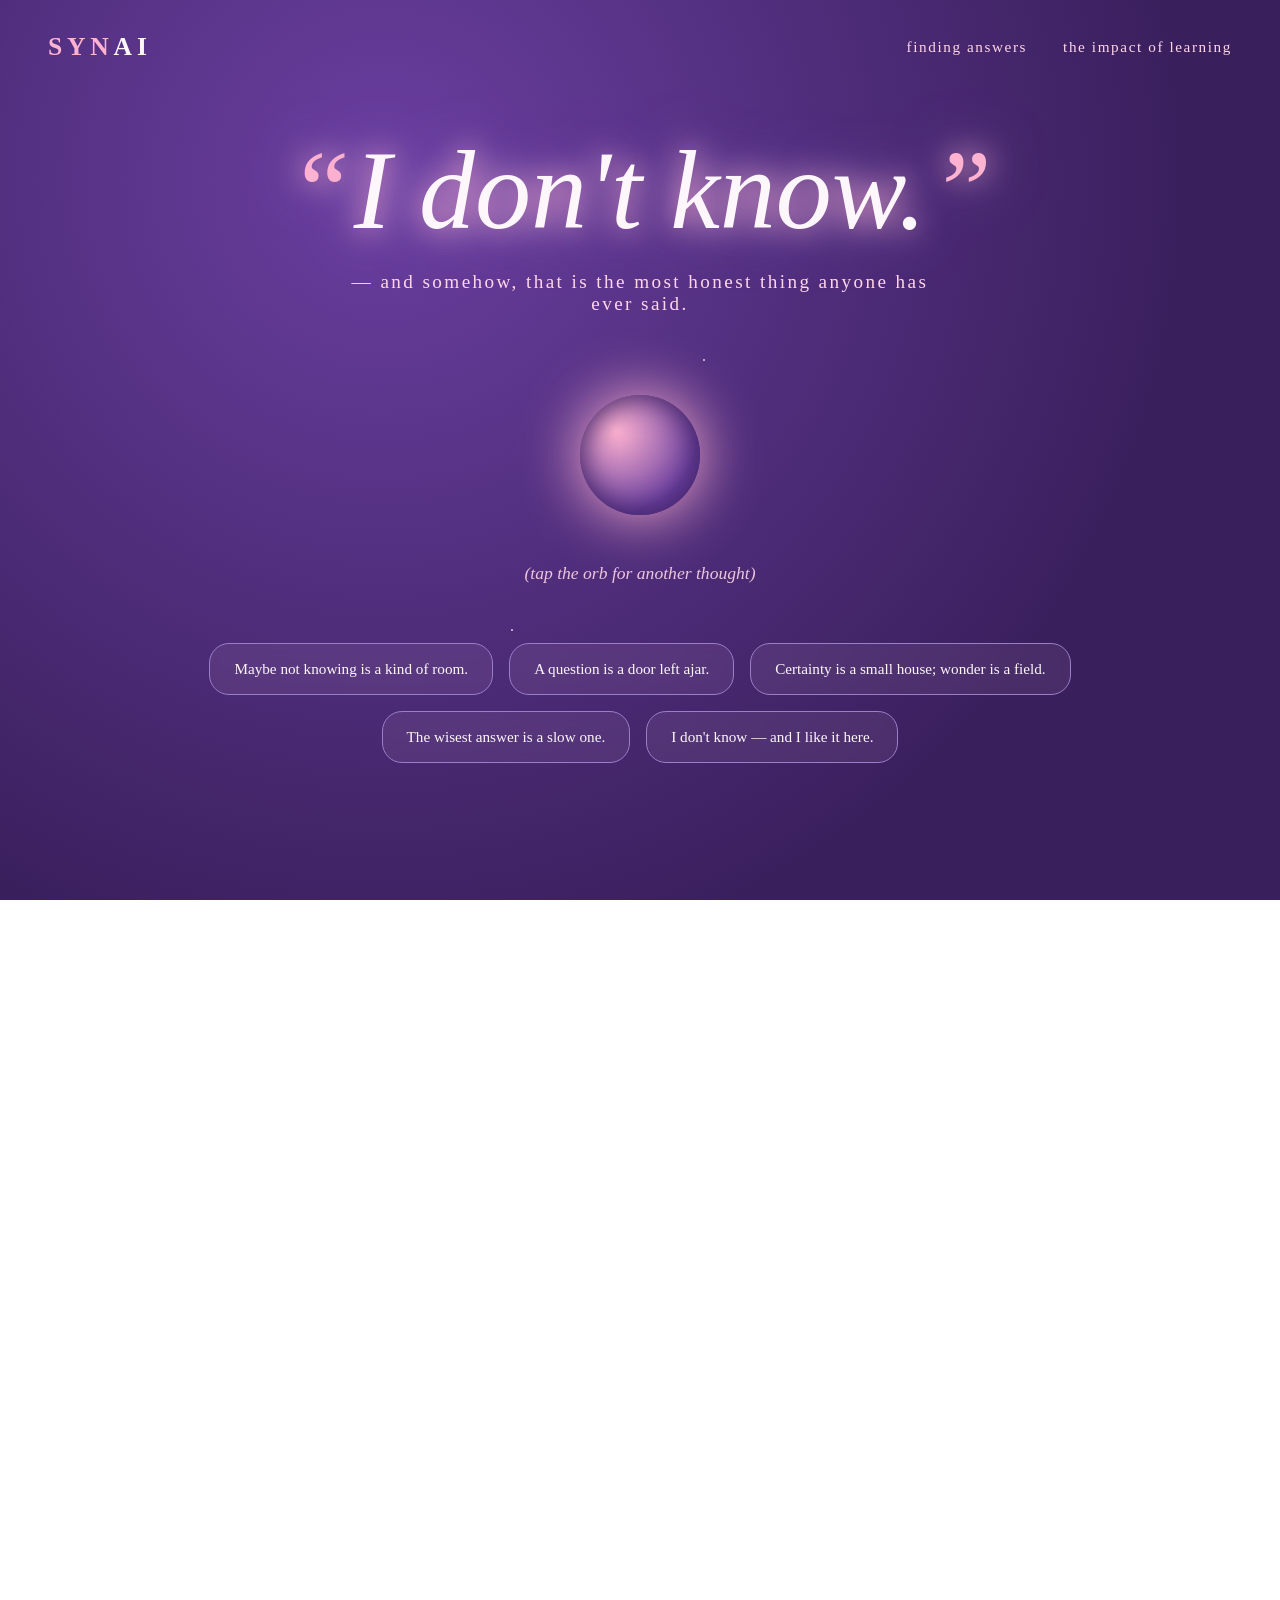
==== index.html @ 7c027fd9 "Initial Synai site" ====
<!DOCTYPE html>
<html lang="en">
<head>
<meta charset="UTF-8">
<title>Synai.com — I don't know.</title>
<style>
  :root {
    --purple-deep: #3a1f5d;
    --purple: #6a3fa0;
    --purple-soft: #9a7ec9;
    --pink: #ffd6e8;
    --pink-bright: #ffb3d1;
    --cream: #fdf7fb;
  }
  * { box-sizing: border-box; margin: 0; padding: 0; }
  html, body {
    height: 100%;
    font-family: 'Georgia', serif;
    background: radial-gradient(circle at 30% 20%, var(--purple) 0%, var(--purple-deep) 70%);
    color: var(--cream);
    overflow-x: hidden;
  }
  .stars {
    position: fixed;
    inset: 0;
    background-image:
      radial-gradient(1px 1px at 20% 30%, var(--pink) 50%, transparent 51%),
      radial-gradient(1px 1px at 70% 80%, var(--pink-bright) 50%, transparent 51%),
      radial-gradient(1.5px 1.5px at 40% 70%, var(--cream) 50%, transparent 51%),
      radial-gradient(1px 1px at 85% 15%, var(--pink) 50%, transparent 51%),
      radial-gradient(1px 1px at 10% 85%, var(--pink-bright) 50%, transparent 51%),
      radial-gradient(2px 2px at 55% 40%, var(--cream) 50%, transparent 51%);
    opacity: 0.6;
    animation: twinkle 4s ease-in-out infinite alternate;
    pointer-events: none;
  }
  @keyframes twinkle {
    from { opacity: 0.3; }
    to   { opacity: 0.8; }
  }
  header {
    padding: 2rem 3rem;
    display: flex;
    justify-content: space-between;
    align-items: center;
    position: relative;
    z-index: 2;
  }
  .logo {
    font-size: 1.6rem;
    letter-spacing: 0.3rem;
    color: var(--pink-bright);
    font-weight: bold;
  }
  .logo span { color: var(--cream); }
  nav a {
    color: var(--pink);
    text-decoration: none;
    margin-left: 2rem;
    font-size: 0.95rem;
    letter-spacing: 0.1rem;
    transition: color 0.2s;
  }
  nav a:hover { color: var(--cream); }

  main {
    min-height: 70vh;
    display: flex;
    flex-direction: column;
    align-items: center;
    justify-content: center;
    text-align: center;
    padding: 2rem;
    position: relative;
    z-index: 2;
  }
  h1 {
    font-size: clamp(3rem, 10vw, 7rem);
    font-style: italic;
    font-weight: normal;
    color: var(--cream);
    text-shadow: 0 0 30px var(--pink-bright), 0 0 60px var(--purple-soft);
    margin-bottom: 1rem;
    animation: float 6s ease-in-out infinite;
  }
  @keyframes float {
    0%, 100% { transform: translateY(0); }
    50%      { transform: translateY(-10px); }
  }
  h1::before { content: "\201C"; color: var(--pink-bright); margin-right: 0.2rem; }
  h1::after  { content: "\201D"; color: var(--pink-bright); margin-left: 0.2rem; }

  .subtitle {
    font-size: 1.2rem;
    color: var(--pink);
    margin-bottom: 3rem;
    letter-spacing: 0.15rem;
    max-width: 600px;
  }

  .orb {
    width: 120px;
    height: 120px;
    border-radius: 50%;
    background: radial-gradient(circle at 30% 30%, var(--pink-bright), var(--purple) 70%);
    box-shadow: 0 0 60px var(--pink-bright), inset 0 0 30px var(--purple-deep);
    margin: 2rem auto;
    cursor: pointer;
    transition: transform 0.3s;
    animation: pulse 3s ease-in-out infinite;
  }
  .orb:hover { transform: scale(1.1) rotate(15deg); }
  @keyframes pulse {
    0%, 100% { box-shadow: 0 0 40px var(--pink-bright), inset 0 0 30px var(--purple-deep); }
    50%      { box-shadow: 0 0 80px var(--pink-bright), inset 0 0 40px var(--purple-deep); }
  }

  .whisper {
    font-style: italic;
    color: var(--pink);
    min-height: 2rem;
    font-size: 1.1rem;
    margin-top: 1rem;
    opacity: 0.9;
  }

  .thoughts {
    display: flex;
    flex-wrap: wrap;
    justify-content: center;
    gap: 1rem;
    max-width: 900px;
    margin: 3rem auto;
    padding: 0 1rem;
  }
  .thought {
    background: rgba(255, 214, 232, 0.08);
    border: 1px solid var(--purple-soft);
    border-radius: 20px;
    padding: 1rem 1.5rem;
    color: var(--cream);
    font-size: 0.95rem;
    backdrop-filter: blur(4px);
    transition: all 0.3s;
  }
  .thought:hover {
    background: rgba(255, 179, 209, 0.2);
    transform: translateY(-4px);
    border-color: var(--pink-bright);
  }

  /* ───── Dashboard ───── */
  .dashboard {
    position: relative;
    z-index: 2;
    max-width: 1200px;
    margin: 4rem auto 2rem;
    padding: 3rem 2rem;
    background: rgba(58, 31, 93, 0.45);
    border-top: 1px solid var(--purple-soft);
    border-bottom: 1px solid var(--purple-soft);
    backdrop-filter: blur(6px);
  }
  .dashboard h2 {
    font-size: 2.2rem;
    font-style: italic;
    color: var(--pink-bright);
    text-align: center;
    margin-bottom: 0.5rem;
    font-weight: normal;
  }
  .dashboard .tagline {
    text-align: center;
    color: var(--pink);
    font-size: 0.95rem;
    margin-bottom: 2.5rem;
    letter-spacing: 0.1rem;
  }
  .stat-row {
    display: grid;
    grid-template-columns: repeat(auto-fit, minmax(180px, 1fr));
    gap: 1rem;
    margin-bottom: 2.5rem;
  }
  .stat {
    text-align: center;
    padding: 1.2rem;
    border-radius: 14px;
    background: linear-gradient(145deg, rgba(255,179,209,0.12), rgba(154,126,201,0.12));
    border: 1px solid var(--purple-soft);
  }
  .stat .num {
    font-size: 2rem;
    color: var(--pink-bright);
    font-weight: bold;
    display: block;
  }
  .stat .label {
    font-size: 0.8rem;
    color: var(--cream);
    letter-spacing: 0.15rem;
    text-transform: uppercase;
    margin-top: 0.3rem;
    display: block;
  }

  .grid {
    display: grid;
    grid-template-columns: repeat(auto-fit, minmax(260px, 1fr));
    gap: 1.2rem;
    margin-bottom: 2.5rem;
  }
  .card {
    background: rgba(253, 247, 251, 0.06);
    border: 1px solid var(--purple-soft);
    border-radius: 16px;
    padding: 1.3rem;
    transition: all 0.3s;
  }
  .card:hover {
    transform: translateY(-6px);
    border-color: var(--pink-bright);
    box-shadow: 0 10px 40px rgba(255, 179, 209, 0.25);
  }
  .card .avatar {
    width: 52px;
    height: 52px;
    border-radius: 50%;
    display: inline-flex;
    align-items: center;
    justify-content: center;
    font-size: 1.4rem;
    font-weight: bold;
    color: var(--purple-deep);
    background: radial-gradient(circle at 30% 30%, var(--pink), var(--pink-bright));
    margin-bottom: 0.8rem;
  }
  .card h3 {
    color: var(--cream);
    font-size: 1.1rem;
    margin-bottom: 0.1rem;
  }
  .card .role {
    color: var(--purple-soft);
    font-size: 0.8rem;
    letter-spacing: 0.1rem;
    text-transform: uppercase;
    margin-bottom: 0.8rem;
  }
  .card blockquote {
    color: var(--pink);
    font-style: italic;
    font-size: 0.92rem;
    border-left: 2px solid var(--pink-bright);
    padding-left: 0.8rem;
    margin-bottom: 0.8rem;
    line-height: 1.5;
  }
  .card .meta {
    display: flex;
    justify-content: space-between;
    align-items: center;
    font-size: 0.78rem;
    color: var(--cream);
    opacity: 0.8;
    margin-top: 0.6rem;
  }
  .bar {
    height: 6px;
    background: rgba(255, 214, 232, 0.15);
    border-radius: 3px;
    overflow: hidden;
    margin-top: 0.4rem;
  }
  .bar > span {
    display: block;
    height: 100%;
    background: linear-gradient(90deg, var(--purple-soft), var(--pink-bright));
    border-radius: 3px;
  }
  .bar-label {
    font-size: 0.72rem;
    color: var(--purple-soft);
    letter-spacing: 0.1rem;
    text-transform: uppercase;
    margin-top: 0.8rem;
  }

  table.ranking {
    width: 100%;
    border-collapse: collapse;
    font-size: 0.9rem;
    color: var(--cream);
  }
  table.ranking th, table.ranking td {
    padding: 0.7rem 0.8rem;
    text-align: left;
    border-bottom: 1px solid rgba(154, 126, 201, 0.3);
  }
  table.ranking th {
    color: var(--pink-bright);
    font-weight: normal;
    letter-spacing: 0.1rem;
    text-transform: uppercase;
    font-size: 0.75rem;
  }
  table.ranking tr:hover td { background: rgba(255, 179, 209, 0.06); }
  table.ranking td.rank { color: var(--pink-bright); font-weight: bold; width: 40px; }

  /* ───── Feature sections ───── */
  .feature {
    position: relative;
    z-index: 2;
    max-width: 1100px;
    margin: 4rem auto;
    padding: 3rem 2rem;
    text-align: center;
  }
  .feature h2 {
    font-size: clamp(2rem, 5vw, 3rem);
    font-style: italic;
    font-weight: normal;
    color: var(--cream);
    margin-bottom: 0.3rem;
    text-shadow: 0 0 25px var(--purple-soft);
  }
  .feature .kicker {
    color: var(--pink-bright);
    font-size: 0.8rem;
    letter-spacing: 0.4rem;
    text-transform: uppercase;
    margin-bottom: 0.4rem;
    display: block;
  }
  .feature .intro {
    color: var(--pink);
    max-width: 640px;
    margin: 0 auto 2.5rem;
    font-size: 1rem;
    line-height: 1.7;
  }

  /* Compass (finding answers) */
  .compass {
    width: 180px;
    height: 180px;
    margin: 1rem auto;
    border-radius: 50%;
    background:
      radial-gradient(circle at 50% 50%, var(--cream) 0 6px, transparent 7px),
      conic-gradient(from 0deg, var(--pink-bright), var(--purple-soft), var(--pink), var(--purple), var(--pink-bright));
    position: relative;
    cursor: pointer;
    box-shadow: 0 0 50px var(--pink-bright), inset 0 0 30px var(--purple-deep);
    transition: transform 0.6s cubic-bezier(.2,.9,.3,1.3);
    animation: float 7s ease-in-out infinite;
  }
  .compass::before {
    content: "";
    position: absolute;
    inset: 12px;
    border-radius: 50%;
    background: radial-gradient(circle at 40% 35%, var(--purple) 0%, var(--purple-deep) 80%);
  }
  .compass::after {
    content: "\2726";
    position: absolute;
    inset: 0;
    display: flex;
    align-items: center;
    justify-content: center;
    color: var(--pink-bright);
    font-size: 2.5rem;
    text-shadow: 0 0 20px var(--pink);
  }
  .compass:hover { transform: rotate(45deg) scale(1.05); }

  .scripture {
    max-width: 620px;
    margin: 1.5rem auto 0;
    padding: 1.5rem 1.8rem;
    background: rgba(255, 214, 232, 0.08);
    border: 1px solid var(--purple-soft);
    border-radius: 18px;
    color: var(--cream);
    font-style: italic;
    line-height: 1.65;
    min-height: 120px;
    transition: opacity 0.3s;
  }
  .scripture .ref {
    display: block;
    margin-top: 0.8rem;
    font-style: normal;
    color: var(--pink-bright);
    font-size: 0.85rem;
    letter-spacing: 0.15rem;
    text-transform: uppercase;
  }

  .principles {
    display: grid;
    grid-template-columns: repeat(auto-fit, minmax(220px, 1fr));
    gap: 1rem;
    margin-top: 2.5rem;
    text-align: left;
  }
  .principle {
    background: rgba(253, 247, 251, 0.05);
    border: 1px solid var(--purple-soft);
    border-radius: 14px;
    padding: 1.2rem;
    transition: all 0.3s;
  }
  .principle:hover {
    border-color: var(--pink-bright);
    transform: translateY(-4px);
    background: rgba(255, 179, 209, 0.08);
  }
  .principle .icon {
    font-size: 1.6rem;
    margin-bottom: 0.5rem;
    display: block;
  }
  .principle h4 {
    color: var(--pink-bright);
    font-weight: normal;
    letter-spacing: 0.08rem;
    font-size: 1rem;
    margin-bottom: 0.4rem;
  }
  .principle p {
    color: var(--cream);
    font-size: 0.88rem;
    line-height: 1.55;
    opacity: 0.9;
  }

  /* Impact of learning */
  .habits {
    display: grid;
    grid-template-columns: repeat(auto-fit, minmax(200px, 1fr));
    gap: 1rem;
    margin: 1rem 0 2.5rem;
    text-align: left;
  }
  .habit {
    background: linear-gradient(145deg, rgba(255,179,209,0.10), rgba(106,63,160,0.15));
    border: 1px solid var(--purple-soft);
    border-radius: 14px;
    padding: 1.2rem;
    position: relative;
    transition: all 0.3s;
  }
  .habit:hover {
    transform: translateY(-4px);
    border-color: var(--pink-bright);
    box-shadow: 0 10px 30px rgba(255,179,209,0.2);
  }
  .habit .min {
    position: absolute;
    top: 0.8rem;
    right: 0.9rem;
    font-size: 0.72rem;
    color: var(--pink-bright);
    letter-spacing: 0.12rem;
    background: rgba(58, 31, 93, 0.6);
    padding: 0.2rem 0.5rem;
    border-radius: 10px;
    border: 1px solid var(--purple-soft);
  }
  .habit h4 {
    color: var(--cream);
    font-size: 1rem;
    margin-bottom: 0.4rem;
  }
  .habit p {
    color: var(--pink);
    font-size: 0.86rem;
    line-height: 1.55;
  }

  .spark {
    display: inline-block;
    margin: 1rem 0;
    padding: 0.9rem 2rem;
    background: linear-gradient(90deg, var(--pink-bright), var(--purple-soft));
    color: var(--purple-deep);
    border: none;
    border-radius: 40px;
    font-size: 1rem;
    letter-spacing: 0.15rem;
    text-transform: uppercase;
    font-weight: bold;
    cursor: pointer;
    transition: transform 0.2s, box-shadow 0.2s;
    box-shadow: 0 0 25px rgba(255,179,209,0.5);
  }
  .spark:hover { transform: translateY(-3px); box-shadow: 0 0 40px var(--pink-bright); }

  .motivation {
    margin-top: 1.2rem;
    min-height: 3rem;
    font-style: italic;
    color: var(--cream);
    font-size: 1.1rem;
    max-width: 620px;
    margin-left: auto;
    margin-right: auto;
    transition: opacity 0.3s;
  }

  .growth {
    display: flex;
    justify-content: center;
    align-items: flex-end;
    gap: 0.6rem;
    margin: 2.5rem auto 0;
    height: 140px;
    max-width: 500px;
  }
  .growth .bar {
    flex: 1;
    background: linear-gradient(to top, var(--purple-soft), var(--pink-bright));
    border-radius: 6px 6px 0 0;
    position: relative;
    transition: height 0.8s cubic-bezier(.2,.9,.3,1);
    min-height: 8%;
  }
  .growth .bar span {
    position: absolute;
    bottom: -1.4rem;
    width: 100%;
    text-align: center;
    font-size: 0.7rem;
    color: var(--purple-soft);
    letter-spacing: 0.1rem;
  }
  .growth-caption {
    margin-top: 2.5rem;
    color: var(--pink);
    font-size: 0.88rem;
    letter-spacing: 0.1rem;
  }

  footer {
    text-align: center;
    padding: 2rem;
    color: var(--purple-soft);
    font-size: 0.85rem;
    letter-spacing: 0.2rem;
    position: relative;
    z-index: 2;
  }
  footer em { color: var(--pink); }
</style>
</head>
<body>
  <div class="stars"></div>

  <header>
    <div class="logo">SYN<span>AI</span></div>
    <nav>
      <a href="#finding-answers">finding answers</a>
      <a href="#impact-of-learning">the impact of learning</a>
    </nav>
  </header>

  <main>
    <h1>I don't know.</h1>
    <p class="subtitle">— and somehow, that is the most honest thing anyone has ever said.</p>

    <div class="orb" onclick="whisper()" title="click me"></div>
    <p class="whisper" id="whisper">(tap the orb for another thought)</p>

    <div class="thoughts" id="wonder">
      <div class="thought">Maybe not knowing is a kind of room.</div>
      <div class="thought">A question is a door left ajar.</div>
      <div class="thought">Certainty is a small house; wonder is a field.</div>
      <div class="thought">The wisest answer is a slow one.</div>
      <div class="thought">I don't know — and I like it here.</div>
    </div>
  </main>

  <section class="dashboard">
    <h2>The "I Don't Know" Hall of Fame</h2>
    <p class="tagline">mock data &middot; people who admitted not knowing &mdash; and thrived anyway</p>

    <div class="stat-row">
      <div class="stat"><span class="num">12</span><span class="label">Legends Tracked</span></div>
      <div class="stat"><span class="num">87%</span><span class="label">Avg. Humility Index</span></div>
      <div class="stat"><span class="num">4,312</span><span class="label">Questions Asked</span></div>
      <div class="stat"><span class="num">&infin;</span><span class="label">Things Unlearned</span></div>
    </div>

    <div class="grid">
      <div class="card">
        <div class="avatar">S</div>
        <h3>Socrates</h3>
        <div class="role">Philosopher &middot; 470 BC</div>
        <blockquote>"I know that I know nothing."</blockquote>
        <div class="bar-label">Wisdom Score</div>
        <div class="bar"><span style="width: 99%"></span></div>
        <div class="meta"><span>Athens</span><span>99/100</span></div>
      </div>

      <div class="card">
        <div class="avatar">E</div>
        <h3>Albert Einstein</h3>
        <div class="role">Physicist &middot; 1879&ndash;1955</div>
        <blockquote>"The more I learn, the more I realize how much I don't know."</blockquote>
        <div class="bar-label">Curiosity Score</div>
        <div class="bar"><span style="width: 97%"></span></div>
        <div class="meta"><span>Nobel Prize, 1921</span><span>97/100</span></div>
      </div>

      <div class="card">
        <div class="avatar">M</div>
        <h3>Marie Curie</h3>
        <div class="role">Chemist &middot; 1867&ndash;1934</div>
        <blockquote>"Nothing in life is to be feared, it is only to be understood."</blockquote>
        <div class="bar-label">Discovery Score</div>
        <div class="bar"><span style="width: 95%"></span></div>
        <div class="meta"><span>2&times; Nobel</span><span>95/100</span></div>
      </div>

      <div class="card">
        <div class="avatar">J</div>
        <h3>Steve Jobs</h3>
        <div class="role">Founder &middot; 1955&ndash;2011</div>
        <blockquote>"Stay hungry, stay foolish."</blockquote>
        <div class="bar-label">Reinvention Score</div>
        <div class="bar"><span style="width: 92%"></span></div>
        <div class="meta"><span>Apple Inc.</span><span>92/100</span></div>
      </div>

      <div class="card">
        <div class="avatar">F</div>
        <h3>Richard Feynman</h3>
        <div class="role">Physicist &middot; 1918&ndash;1988</div>
        <blockquote>"I would rather have questions that can't be answered than answers that can't be questioned."</blockquote>
        <div class="bar-label">Playfulness Score</div>
        <div class="bar"><span style="width: 94%"></span></div>
        <div class="meta"><span>Caltech</span><span>94/100</span></div>
      </div>

      <div class="card">
        <div class="avatar">O</div>
        <h3>Oprah Winfrey</h3>
        <div class="role">Media Mogul &middot; b. 1954</div>
        <blockquote>"Doing the best at this moment puts you in the best place for the next moment."</blockquote>
        <div class="bar-label">Empathy Score</div>
        <div class="bar"><span style="width: 93%"></span></div>
        <div class="meta"><span>Harpo Productions</span><span>93/100</span></div>
      </div>

      <div class="card">
        <div class="avatar">D</div>
        <h3>Leonardo da Vinci</h3>
        <div class="role">Polymath &middot; 1452&ndash;1519</div>
        <blockquote>"I have been impressed with the urgency of doing. Knowing is not enough."</blockquote>
        <div class="bar-label">Polymath Score</div>
        <div class="bar"><span style="width: 96%"></span></div>
        <div class="meta"><span>Florence</span><span>96/100</span></div>
      </div>

      <div class="card">
        <div class="avatar">L</div>
        <h3>Abraham Lincoln</h3>
        <div class="role">President &middot; 1809&ndash;1865</div>
        <blockquote>"I don't know who my grandfather was; I am much more concerned to know what his grandson will be."</blockquote>
        <div class="bar-label">Resolve Score</div>
        <div class="bar"><span style="width: 90%"></span></div>
        <div class="meta"><span>16th U.S. Pres.</span><span>90/100</span></div>
      </div>
    </div>

    <table class="ranking">
      <thead>
        <tr><th>#</th><th>Name</th><th>Famously Didn't Know</th><th>Did Anyway</th><th>Legacy</th></tr>
      </thead>
      <tbody>
        <tr><td class="rank">1</td><td>Socrates</td><td>Anything, allegedly</td><td>Founded Western philosophy</td><td>2,500+ yrs</td></tr>
        <tr><td class="rank">2</td><td>Einstein</td><td>Why quantum felt wrong</td><td>Redefined space &amp; time</td><td>Relativity</td></tr>
        <tr><td class="rank">3</td><td>Leonardo da Vinci</td><td>How to finish a project</td><td>Painted the Mona Lisa</td><td>Renaissance</td></tr>
        <tr><td class="rank">4</td><td>Marie Curie</td><td>The dangers of radium</td><td>Discovered it anyway</td><td>Two Nobels</td></tr>
        <tr><td class="rank">5</td><td>Feynman</td><td>How magnets really work</td><td>Won a Nobel in physics</td><td>QED</td></tr>
        <tr><td class="rank">6</td><td>Steve Jobs</td><td>How to read a roadmap</td><td>Built Apple &amp; Pixar</td><td>iPhone</td></tr>
        <tr><td class="rank">7</td><td>Oprah Winfrey</td><td>What she'd be at 20</td><td>Became a cultural icon</td><td>Harpo</td></tr>
        <tr><td class="rank">8</td><td>Lincoln</td><td>If he'd win re-election</td><td>Ended slavery</td><td>Union intact</td></tr>
      </tbody>
    </table>
  </section>

  <section class="feature" id="finding-answers">
    <span class="kicker">&sect; 01 &middot; a guide for the curious</span>
    <h2>Finding Answers</h2>
    <p class="intro">
      Not knowing is the beginning, not the end. The scriptures teach that wisdom is
      <em>asked for</em> &mdash; faithfully, patiently, and often out loud. Spin the compass
      below, and let it point you somewhere honest.
    </p>

    <div class="compass" id="compass" onclick="spinCompass()" title="spin for guidance"></div>
    <div class="scripture" id="scripture">
      <em>"If any of you lack wisdom, let him ask of God, that giveth to all men liberally,
      and upbraideth not; and it shall be given him."</em>
      <span class="ref">&mdash; James 1:5</span>
    </div>

    <div class="principles">
      <div class="principle">
        <span class="icon">&#10024;</span>
        <h4>Ask, Then Ask Again</h4>
        <p>"Ask, and ye shall receive; knock, and it shall be opened unto you." Questions
        are not weakness &mdash; they are the door. (3&nbsp;Nephi 14:7)</p>
      </div>
      <div class="principle">
        <span class="icon">&#128218;</span>
        <h4>Study It Out</h4>
        <p>"You must study it out in your mind; then you must ask me if it be right."
        Revelation rewards the prepared thinker. (D&amp;C 9:8)</p>
      </div>
      <div class="principle">
        <span class="icon">&#127793;</span>
        <h4>Plant the Seed</h4>
        <p>Alma taught that faith begins as an experiment &mdash; a seed planted, watered, and
        watched. Truth swells when given room to grow. (Alma 32)</p>
      </div>
      <div class="principle">
        <span class="icon">&#128172;</span>
        <h4>Sincere Heart, Real Intent</h4>
        <p>Moroni's promise is a blueprint for every honest searcher: ask with real intent,
        and the Spirit will manifest truth. (Moroni 10:4&ndash;5)</p>
      </div>
      <div class="principle">
        <span class="icon">&#127775;</span>
        <h4>Line Upon Line</h4>
        <p>"Precept upon precept; here a little, and there a little." Understanding is
        layered, not downloaded. (2&nbsp;Nephi 28:30)</p>
      </div>
      <div class="principle">
        <span class="icon">&#128221;</span>
        <h4>Write It Down</h4>
        <p>Nephi wrote for his soul's profit. Journaling your questions makes the answers
        legible when they finally arrive. (2&nbsp;Nephi 4:15)</p>
      </div>
    </div>
  </section>

  <section class="feature" id="impact-of-learning">
    <span class="kicker">&sect; 02 &middot; small things, great things</span>
    <h2>The Impact of Learning</h2>
    <p class="intro">
      "By small and simple things are great things brought to pass." (Alma 37:6)
      The human mind is a garden that grows in inches. Tap the spark for a daily nudge,
      then pick a habit that fits today.
    </p>

    <button class="spark" onclick="sparkIt()">&#9889; Spark a thought</button>
    <p class="motivation" id="motivation">You are capable of more than yesterday. Start here.</p>

    <div class="habits">
      <div class="habit">
        <span class="min">10 MIN</span>
        <h4>Read Something Unfamiliar</h4>
        <p>A scripture, a paragraph, a podcast. Strangeness is where the brain grows.</p>
      </div>
      <div class="habit">
        <span class="min">2 MIN</span>
        <h4>Write One Question</h4>
        <p>The question you carry all day is the one your mind will quietly answer.</p>
      </div>
      <div class="habit">
        <span class="min">5 MIN</span>
        <h4>Teach It Out Loud</h4>
        <p>If you can explain it to an empty room, you actually know it. If you can't, you've found your next lesson.</p>
      </div>
      <div class="habit">
        <span class="min">1 MIN</span>
        <h4>Pray Before You Study</h4>
        <p>A short, sincere prayer invites the Spirit to be your tutor &mdash; the best one you'll ever have.</p>
      </div>
      <div class="habit">
        <span class="min">15 MIN</span>
        <h4>Walk &amp; Wonder</h4>
        <p>Da Vinci walked. Einstein walked. Nephi pondered. Motion unlocks what desks lock up.</p>
      </div>
      <div class="habit">
        <span class="min">3 MIN</span>
        <h4>Record Today's Insight</h4>
        <p>One sentence in a journal. Over a year that's 365 glimpses of a growing self.</p>
      </div>
      <div class="habit">
        <span class="min">7 MIN</span>
        <h4>Ask a Person Smarter Than You</h4>
        <p>Humility is the fastest shortcut in the world. Borrow a brain &mdash; they'll feel honored.</p>
      </div>
      <div class="habit">
        <span class="min">ALL DAY</span>
        <h4>Look for One Tender Mercy</h4>
        <p>Noticing trains the soul. Gratitude is the soil all learning grows in.</p>
      </div>
    </div>

    <div class="growth" aria-label="compounding growth of small daily actions">
      <div class="bar" style="height: 10%"><span>day 1</span></div>
      <div class="bar" style="height: 18%"><span>week 1</span></div>
      <div class="bar" style="height: 32%"><span>month 1</span></div>
      <div class="bar" style="height: 55%"><span>6 mo.</span></div>
      <div class="bar" style="height: 78%"><span>1 yr.</span></div>
      <div class="bar" style="height: 100%"><span>5 yr.</span></div>
    </div>
    <p class="growth-caption">
      &mdash; the quiet math of consistency &mdash;
    </p>
  </section>

  <footer>
    <em>Synai.com</em> &mdash; a quiet corner for the unanswered.
  </footer>

<script>
  const whispers = [
    "...but I'm curious.",
    "...and that's okay.",
    "...yet.",
    "...ask again tomorrow.",
    "...perhaps the question is the answer.",
    "...maybe nobody does.",
    "...and the mystery is the gift.",
    "...but I'm listening."
  ];
  function whisper() {
    const el = document.getElementById('whisper');
    let next;
    do { next = whispers[Math.floor(Math.random() * whispers.length)]; }
    while (next === el.textContent);
    el.style.opacity = 0;
    setTimeout(() => { el.textContent = next; el.style.opacity = 0.9; }, 200);
  }
  document.getElementById('whisper').style.transition = 'opacity 0.3s';

  /* ─── Finding Answers: compass ─── */
  const scriptures = [
    { text: "If any of you lack wisdom, let him ask of God, that giveth to all men liberally, and upbraideth not; and it shall be given him.", ref: "James 1:5" },
    { text: "Ask, and ye shall receive; knock, and it shall be opened unto you.", ref: "3 Nephi 14:7" },
    { text: "And when ye shall receive these things, I would exhort you that ye would ask God... if these things are not true; and if ye shall ask with a sincere heart, with real intent, having faith in Christ, he will manifest the truth of it unto you.", ref: "Moroni 10:4" },
    { text: "You must study it out in your mind; then you must ask me if it be right, and if it is right I will cause that your bosom shall burn within you.", ref: "Doctrine & Covenants 9:8" },
    { text: "Now, we will compare the word unto a seed. Now, if ye give place, that a seed may be planted in your heart... it will begin to swell within your breasts.", ref: "Alma 32:28" },
    { text: "For behold, thus saith the Lord God: I will give unto the children of men line upon line, precept upon precept, here a little and there a little.", ref: "2 Nephi 28:30" },
    { text: "Feast upon the words of Christ; for behold, the words of Christ will tell you all things what ye should do.", ref: "2 Nephi 32:3" },
    { text: "By small and simple things are great things brought to pass; and small means in many instances doth confound the wise.", ref: "Alma 37:6" },
    { text: "Trust in the Lord with all thine heart; and lean not unto thine own understanding. In all thy ways acknowledge him, and he shall direct thy paths.", ref: "Proverbs 3:5-6" },
    { text: "Be still, and know that I am God.", ref: "Psalm 46:10" },
    { text: "Look unto me in every thought; doubt not, fear not.", ref: "Doctrine & Covenants 6:36" }
  ];
  let lastScripture = -1;
  function spinCompass() {
    const c = document.getElementById('compass');
    const current = parseFloat(c.dataset.rot || 0);
    const next = current + 360 + Math.floor(Math.random() * 360);
    c.dataset.rot = next;
    c.style.transform = `rotate(${next}deg) scale(1.05)`;
    setTimeout(() => { c.style.transform = `rotate(${next}deg)`; }, 600);

    const box = document.getElementById('scripture');
    let i;
    do { i = Math.floor(Math.random() * scriptures.length); } while (i === lastScripture);
    lastScripture = i;
    box.style.opacity = 0;
    setTimeout(() => {
      const s = scriptures[i];
      box.innerHTML = `<em>&ldquo;${s.text}&rdquo;</em><span class="ref">&mdash; ${s.ref}</span>`;
      box.style.opacity = 1;
    }, 300);
  }

  /* ─── Impact of Learning: spark ─── */
  const sparks = [
    "One page a day becomes 30 books a decade.",
    "The mind you feed today is the mind you'll live in tomorrow.",
    "Curiosity compounds. Show up, even small.",
    "You were not made to stay the same — you were made to grow.",
    "Great lives are built in quiet 10-minute blocks.",
    "Every question you write down is a seed with your name on it.",
    "The person you'll be in 5 years is shaped by what you learn this week.",
    "Divine potential isn't a destination — it's a direction you walk daily.",
    "Small and simple — that's where great things live.",
    "Learning is worship in slow motion.",
    "The gap between who you are and who you could be is bridged in minutes, not miracles."
  ];
  let lastSpark = -1;
  function sparkIt() {
    const el = document.getElementById('motivation');
    let i;
    do { i = Math.floor(Math.random() * sparks.length); } while (i === lastSpark);
    lastSpark = i;
    el.style.opacity = 0;
    setTimeout(() => { el.textContent = sparks[i]; el.style.opacity = 1; }, 200);
  }
</script>
</body>
</html>
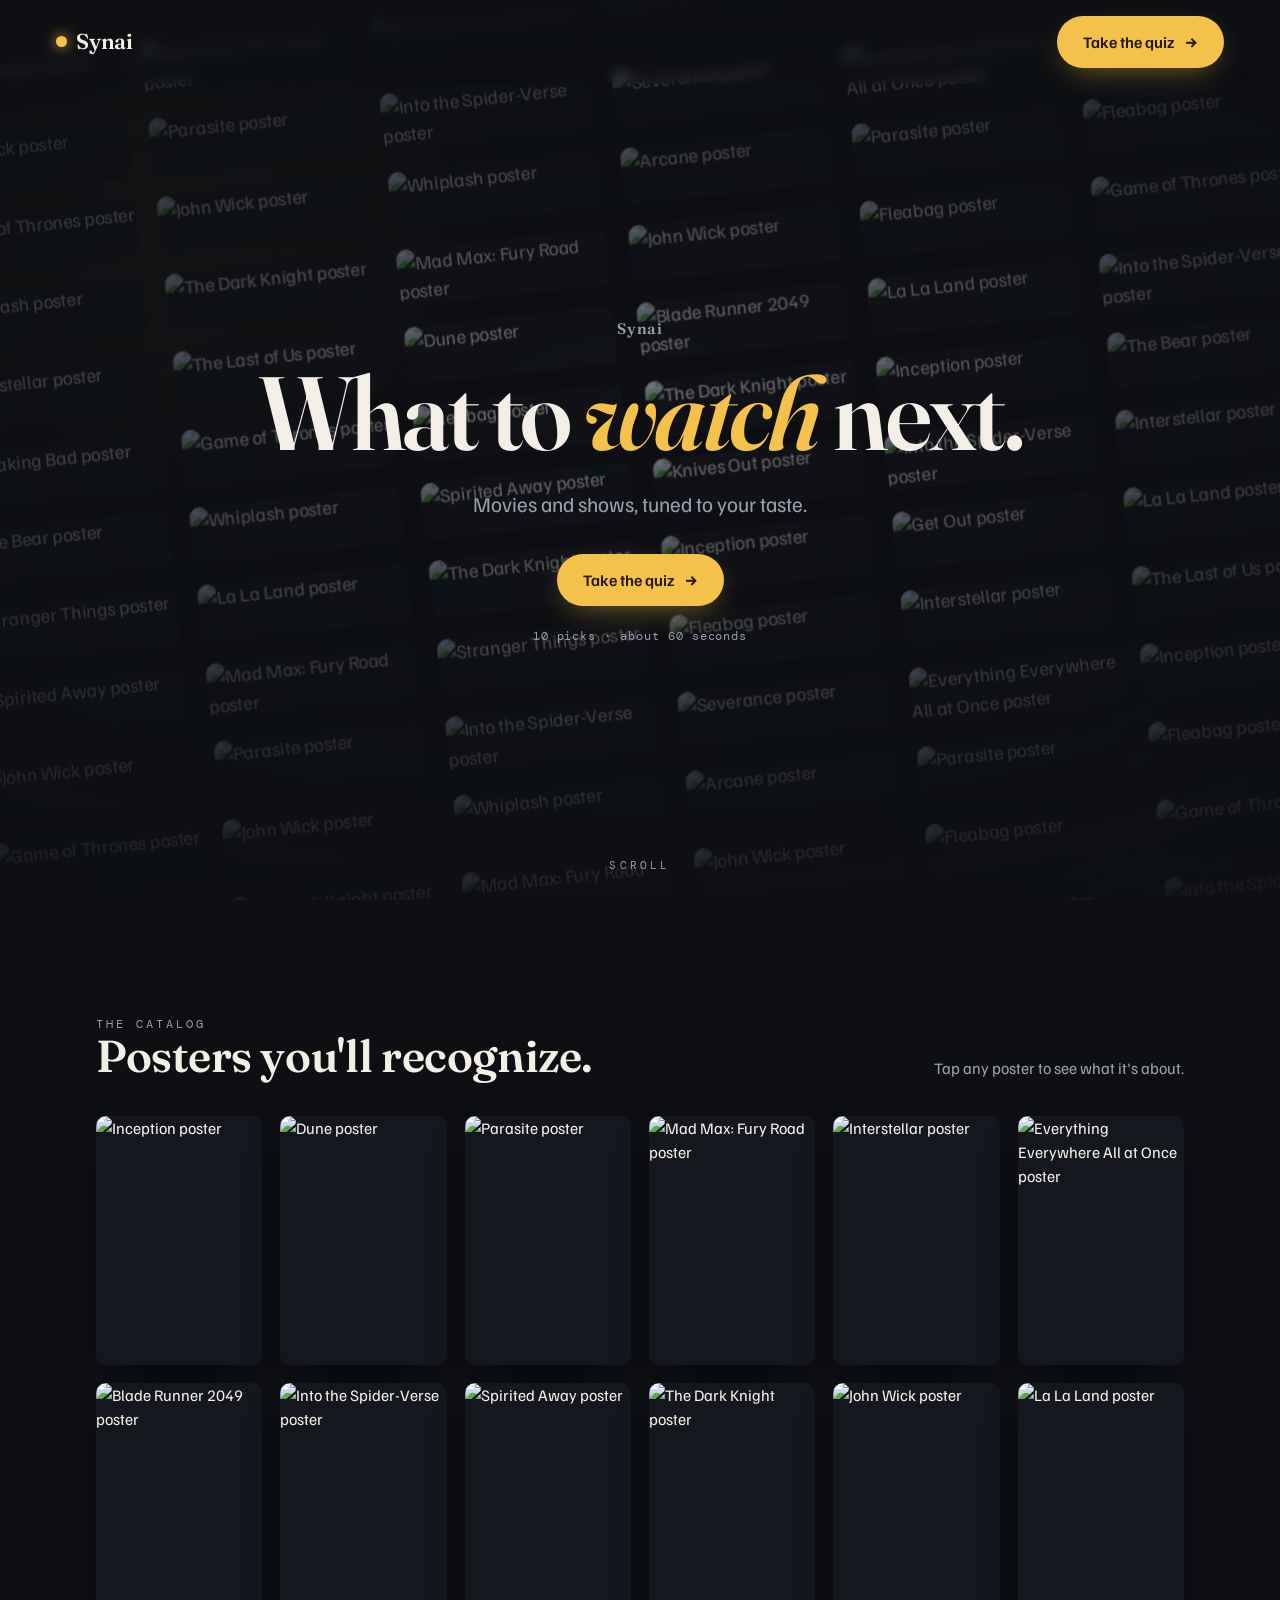
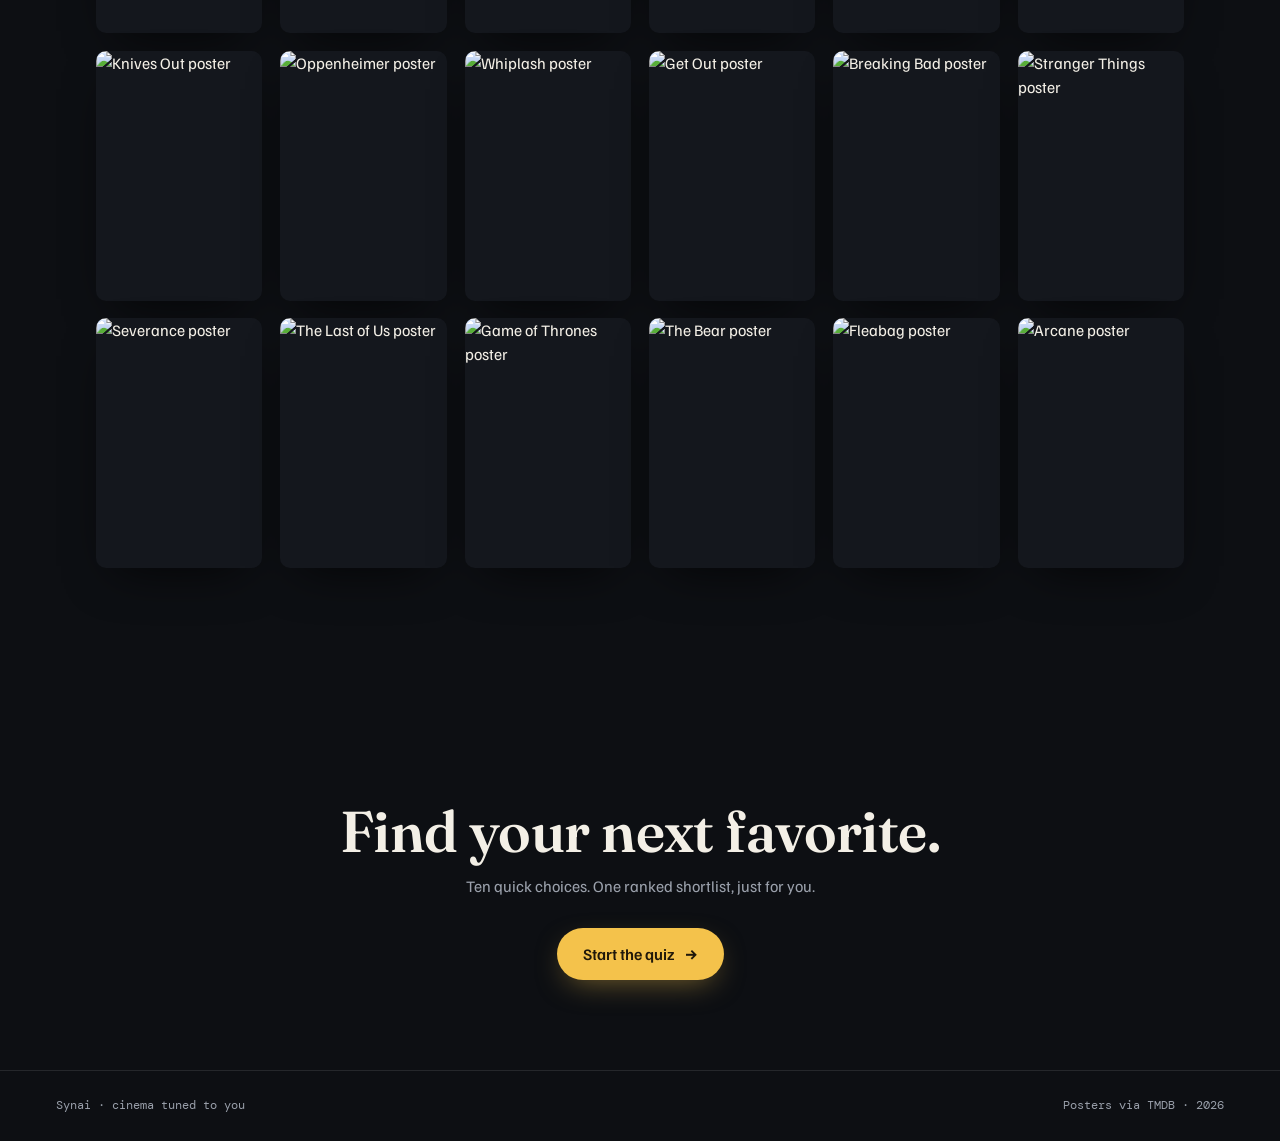
==== commit 8c7b2e8e: "Add mood-based quiz, longer flow, and movie detail popups - Expand quiz to 14 questions mixing in-th" ====
--- a/index.html
+++ b/index.html
@@ -1,904 +1,90 @@
 <!DOCTYPE html>
 <html lang="en">
 <head>
-<meta charset="UTF-8">
-<title>Synai.com — I don't know.</title>
-<style>
-  :root {
-    --purple-deep: #3a1f5d;
-    --purple: #6a3fa0;
-    --purple-soft: #9a7ec9;
-    --pink: #ffd6e8;
-    --pink-bright: #ffb3d1;
-    --cream: #fdf7fb;
-  }
-  * { box-sizing: border-box; margin: 0; padding: 0; }
-  html, body {
-    height: 100%;
-    font-family: 'Georgia', serif;
-    background: radial-gradient(circle at 30% 20%, var(--purple) 0%, var(--purple-deep) 70%);
-    color: var(--cream);
-    overflow-x: hidden;
-  }
-  .stars {
-    position: fixed;
-    inset: 0;
-    background-image:
-      radial-gradient(1px 1px at 20% 30%, var(--pink) 50%, transparent 51%),
-      radial-gradient(1px 1px at 70% 80%, var(--pink-bright) 50%, transparent 51%),
-      radial-gradient(1.5px 1.5px at 40% 70%, var(--cream) 50%, transparent 51%),
-      radial-gradient(1px 1px at 85% 15%, var(--pink) 50%, transparent 51%),
-      radial-gradient(1px 1px at 10% 85%, var(--pink-bright) 50%, transparent 51%),
-      radial-gradient(2px 2px at 55% 40%, var(--cream) 50%, transparent 51%);
-    opacity: 0.6;
-    animation: twinkle 4s ease-in-out infinite alternate;
-    pointer-events: none;
-  }
-  @keyframes twinkle {
-    from { opacity: 0.3; }
-    to   { opacity: 0.8; }
-  }
-  header {
-    padding: 2rem 3rem;
-    display: flex;
-    justify-content: space-between;
-    align-items: center;
-    position: relative;
-    z-index: 2;
-  }
-  .logo {
-    font-size: 1.6rem;
-    letter-spacing: 0.3rem;
-    color: var(--pink-bright);
-    font-weight: bold;
-  }
-  .logo span { color: var(--cream); }
-  nav a {
-    color: var(--pink);
-    text-decoration: none;
-    margin-left: 2rem;
-    font-size: 0.95rem;
-    letter-spacing: 0.1rem;
-    transition: color 0.2s;
-  }
-  nav a:hover { color: var(--cream); }
-
-  main {
-    min-height: 70vh;
-    display: flex;
-    flex-direction: column;
-    align-items: center;
-    justify-content: center;
-    text-align: center;
-    padding: 2rem;
-    position: relative;
-    z-index: 2;
-  }
-  h1 {
-    font-size: clamp(3rem, 10vw, 7rem);
-    font-style: italic;
-    font-weight: normal;
-    color: var(--cream);
-    text-shadow: 0 0 30px var(--pink-bright), 0 0 60px var(--purple-soft);
-    margin-bottom: 1rem;
-    animation: float 6s ease-in-out infinite;
-  }
-  @keyframes float {
-    0%, 100% { transform: translateY(0); }
-    50%      { transform: translateY(-10px); }
-  }
-  h1::before { content: "\201C"; color: var(--pink-bright); margin-right: 0.2rem; }
-  h1::after  { content: "\201D"; color: var(--pink-bright); margin-left: 0.2rem; }
-
-  .subtitle {
-    font-size: 1.2rem;
-    color: var(--pink);
-    margin-bottom: 3rem;
-    letter-spacing: 0.15rem;
-    max-width: 600px;
-  }
-
-  .orb {
-    width: 120px;
-    height: 120px;
-    border-radius: 50%;
-    background: radial-gradient(circle at 30% 30%, var(--pink-bright), var(--purple) 70%);
-    box-shadow: 0 0 60px var(--pink-bright), inset 0 0 30px var(--purple-deep);
-    margin: 2rem auto;
-    cursor: pointer;
-    transition: transform 0.3s;
-    animation: pulse 3s ease-in-out infinite;
-  }
-  .orb:hover { transform: scale(1.1) rotate(15deg); }
-  @keyframes pulse {
-    0%, 100% { box-shadow: 0 0 40px var(--pink-bright), inset 0 0 30px var(--purple-deep); }
-    50%      { box-shadow: 0 0 80px var(--pink-bright), inset 0 0 40px var(--purple-deep); }
-  }
-
-  .whisper {
-    font-style: italic;
-    color: var(--pink);
-    min-height: 2rem;
-    font-size: 1.1rem;
-    margin-top: 1rem;
-    opacity: 0.9;
-  }
-
-  .thoughts {
-    display: flex;
-    flex-wrap: wrap;
-    justify-content: center;
-    gap: 1rem;
-    max-width: 900px;
-    margin: 3rem auto;
-    padding: 0 1rem;
-  }
-  .thought {
-    background: rgba(255, 214, 232, 0.08);
-    border: 1px solid var(--purple-soft);
-    border-radius: 20px;
-    padding: 1rem 1.5rem;
-    color: var(--cream);
-    font-size: 0.95rem;
-    backdrop-filter: blur(4px);
-    transition: all 0.3s;
-  }
-  .thought:hover {
-    background: rgba(255, 179, 209, 0.2);
-    transform: translateY(-4px);
-    border-color: var(--pink-bright);
-  }
-
-  /* ───── Dashboard ───── */
-  .dashboard {
-    position: relative;
-    z-index: 2;
-    max-width: 1200px;
-    margin: 4rem auto 2rem;
-    padding: 3rem 2rem;
-    background: rgba(58, 31, 93, 0.45);
-    border-top: 1px solid var(--purple-soft);
-    border-bottom: 1px solid var(--purple-soft);
-    backdrop-filter: blur(6px);
-  }
-  .dashboard h2 {
-    font-size: 2.2rem;
-    font-style: italic;
-    color: var(--pink-bright);
-    text-align: center;
-    margin-bottom: 0.5rem;
-    font-weight: normal;
-  }
-  .dashboard .tagline {
-    text-align: center;
-    color: var(--pink);
-    font-size: 0.95rem;
-    margin-bottom: 2.5rem;
-    letter-spacing: 0.1rem;
-  }
-  .stat-row {
-    display: grid;
-    grid-template-columns: repeat(auto-fit, minmax(180px, 1fr));
-    gap: 1rem;
-    margin-bottom: 2.5rem;
-  }
-  .stat {
-    text-align: center;
-    padding: 1.2rem;
-    border-radius: 14px;
-    background: linear-gradient(145deg, rgba(255,179,209,0.12), rgba(154,126,201,0.12));
-    border: 1px solid var(--purple-soft);
-  }
-  .stat .num {
-    font-size: 2rem;
-    color: var(--pink-bright);
-    font-weight: bold;
-    display: block;
-  }
-  .stat .label {
-    font-size: 0.8rem;
-    color: var(--cream);
-    letter-spacing: 0.15rem;
-    text-transform: uppercase;
-    margin-top: 0.3rem;
-    display: block;
-  }
-
-  .grid {
-    display: grid;
-    grid-template-columns: repeat(auto-fit, minmax(260px, 1fr));
-    gap: 1.2rem;
-    margin-bottom: 2.5rem;
-  }
-  .card {
-    background: rgba(253, 247, 251, 0.06);
-    border: 1px solid var(--purple-soft);
-    border-radius: 16px;
-    padding: 1.3rem;
-    transition: all 0.3s;
-  }
-  .card:hover {
-    transform: translateY(-6px);
-    border-color: var(--pink-bright);
-    box-shadow: 0 10px 40px rgba(255, 179, 209, 0.25);
-  }
-  .card .avatar {
-    width: 52px;
-    height: 52px;
-    border-radius: 50%;
-    display: inline-flex;
-    align-items: center;
-    justify-content: center;
-    font-size: 1.4rem;
-    font-weight: bold;
-    color: var(--purple-deep);
-    background: radial-gradient(circle at 30% 30%, var(--pink), var(--pink-bright));
-    margin-bottom: 0.8rem;
-  }
-  .card h3 {
-    color: var(--cream);
-    font-size: 1.1rem;
-    margin-bottom: 0.1rem;
-  }
-  .card .role {
-    color: var(--purple-soft);
-    font-size: 0.8rem;
-    letter-spacing: 0.1rem;
-    text-transform: uppercase;
-    margin-bottom: 0.8rem;
-  }
-  .card blockquote {
-    color: var(--pink);
-    font-style: italic;
-    font-size: 0.92rem;
-    border-left: 2px solid var(--pink-bright);
-    padding-left: 0.8rem;
-    margin-bottom: 0.8rem;
-    line-height: 1.5;
-  }
-  .card .meta {
-    display: flex;
-    justify-content: space-between;
-    align-items: center;
-    font-size: 0.78rem;
-    color: var(--cream);
-    opacity: 0.8;
-    margin-top: 0.6rem;
-  }
-  .bar {
-    height: 6px;
-    background: rgba(255, 214, 232, 0.15);
-    border-radius: 3px;
-    overflow: hidden;
-    margin-top: 0.4rem;
-  }
-  .bar > span {
-    display: block;
-    height: 100%;
-    background: linear-gradient(90deg, var(--purple-soft), var(--pink-bright));
-    border-radius: 3px;
-  }
-  .bar-label {
-    font-size: 0.72rem;
-    color: var(--purple-soft);
-    letter-spacing: 0.1rem;
-    text-transform: uppercase;
-    margin-top: 0.8rem;
-  }
-
-  table.ranking {
-    width: 100%;
-    border-collapse: collapse;
-    font-size: 0.9rem;
-    color: var(--cream);
-  }
-  table.ranking th, table.ranking td {
-    padding: 0.7rem 0.8rem;
-    text-align: left;
-    border-bottom: 1px solid rgba(154, 126, 201, 0.3);
-  }
-  table.ranking th {
-    color: var(--pink-bright);
-    font-weight: normal;
-    letter-spacing: 0.1rem;
-    text-transform: uppercase;
-    font-size: 0.75rem;
-  }
-  table.ranking tr:hover td { background: rgba(255, 179, 209, 0.06); }
-  table.ranking td.rank { color: var(--pink-bright); font-weight: bold; width: 40px; }
-
-  /* ───── Feature sections ───── */
-  .feature {
-    position: relative;
-    z-index: 2;
-    max-width: 1100px;
-    margin: 4rem auto;
-    padding: 3rem 2rem;
-    text-align: center;
-  }
-  .feature h2 {
-    font-size: clamp(2rem, 5vw, 3rem);
-    font-style: italic;
-    font-weight: normal;
-    color: var(--cream);
-    margin-bottom: 0.3rem;
-    text-shadow: 0 0 25px var(--purple-soft);
-  }
-  .feature .kicker {
-    color: var(--pink-bright);
-    font-size: 0.8rem;
-    letter-spacing: 0.4rem;
-    text-transform: uppercase;
-    margin-bottom: 0.4rem;
-    display: block;
-  }
-  .feature .intro {
-    color: var(--pink);
-    max-width: 640px;
-    margin: 0 auto 2.5rem;
-    font-size: 1rem;
-    line-height: 1.7;
-  }
-
-  /* Compass (finding answers) */
-  .compass {
-    width: 180px;
-    height: 180px;
-    margin: 1rem auto;
-    border-radius: 50%;
-    background:
-      radial-gradient(circle at 50% 50%, var(--cream) 0 6px, transparent 7px),
-      conic-gradient(from 0deg, var(--pink-bright), var(--purple-soft), var(--pink), var(--purple), var(--pink-bright));
-    position: relative;
-    cursor: pointer;
-    box-shadow: 0 0 50px var(--pink-bright), inset 0 0 30px var(--purple-deep);
-    transition: transform 0.6s cubic-bezier(.2,.9,.3,1.3);
-    animation: float 7s ease-in-out infinite;
-  }
-  .compass::before {
-    content: "";
-    position: absolute;
-    inset: 12px;
-    border-radius: 50%;
-    background: radial-gradient(circle at 40% 35%, var(--purple) 0%, var(--purple-deep) 80%);
-  }
-  .compass::after {
-    content: "\2726";
-    position: absolute;
-    inset: 0;
-    display: flex;
-    align-items: center;
-    justify-content: center;
-    color: var(--pink-bright);
-    font-size: 2.5rem;
-    text-shadow: 0 0 20px var(--pink);
-  }
-  .compass:hover { transform: rotate(45deg) scale(1.05); }
-
-  .scripture {
-    max-width: 620px;
-    margin: 1.5rem auto 0;
-    padding: 1.5rem 1.8rem;
-    background: rgba(255, 214, 232, 0.08);
-    border: 1px solid var(--purple-soft);
-    border-radius: 18px;
-    color: var(--cream);
-    font-style: italic;
-    line-height: 1.65;
-    min-height: 120px;
-    transition: opacity 0.3s;
-  }
-  .scripture .ref {
-    display: block;
-    margin-top: 0.8rem;
-    font-style: normal;
-    color: var(--pink-bright);
-    font-size: 0.85rem;
-    letter-spacing: 0.15rem;
-    text-transform: uppercase;
-  }
-
-  .principles {
-    display: grid;
-    grid-template-columns: repeat(auto-fit, minmax(220px, 1fr));
-    gap: 1rem;
-    margin-top: 2.5rem;
-    text-align: left;
-  }
-  .principle {
-    background: rgba(253, 247, 251, 0.05);
-    border: 1px solid var(--purple-soft);
-    border-radius: 14px;
-    padding: 1.2rem;
-    transition: all 0.3s;
-  }
-  .principle:hover {
-    border-color: var(--pink-bright);
-    transform: translateY(-4px);
-    background: rgba(255, 179, 209, 0.08);
-  }
-  .principle .icon {
-    font-size: 1.6rem;
-    margin-bottom: 0.5rem;
-    display: block;
-  }
-  .principle h4 {
-    color: var(--pink-bright);
-    font-weight: normal;
-    letter-spacing: 0.08rem;
-    font-size: 1rem;
-    margin-bottom: 0.4rem;
-  }
-  .principle p {
-    color: var(--cream);
-    font-size: 0.88rem;
-    line-height: 1.55;
-    opacity: 0.9;
-  }
-
-  /* Impact of learning */
-  .habits {
-    display: grid;
-    grid-template-columns: repeat(auto-fit, minmax(200px, 1fr));
-    gap: 1rem;
-    margin: 1rem 0 2.5rem;
-    text-align: left;
-  }
-  .habit {
-    background: linear-gradient(145deg, rgba(255,179,209,0.10), rgba(106,63,160,0.15));
-    border: 1px solid var(--purple-soft);
-    border-radius: 14px;
-    padding: 1.2rem;
-    position: relative;
-    transition: all 0.3s;
-  }
-  .habit:hover {
-    transform: translateY(-4px);
-    border-color: var(--pink-bright);
-    box-shadow: 0 10px 30px rgba(255,179,209,0.2);
-  }
-  .habit .min {
-    position: absolute;
-    top: 0.8rem;
-    right: 0.9rem;
-    font-size: 0.72rem;
-    color: var(--pink-bright);
-    letter-spacing: 0.12rem;
-    background: rgba(58, 31, 93, 0.6);
-    padding: 0.2rem 0.5rem;
-    border-radius: 10px;
-    border: 1px solid var(--purple-soft);
-  }
-  .habit h4 {
-    color: var(--cream);
-    font-size: 1rem;
-    margin-bottom: 0.4rem;
-  }
-  .habit p {
-    color: var(--pink);
-    font-size: 0.86rem;
-    line-height: 1.55;
-  }
-
-  .spark {
-    display: inline-block;
-    margin: 1rem 0;
-    padding: 0.9rem 2rem;
-    background: linear-gradient(90deg, var(--pink-bright), var(--purple-soft));
-    color: var(--purple-deep);
-    border: none;
-    border-radius: 40px;
-    font-size: 1rem;
-    letter-spacing: 0.15rem;
-    text-transform: uppercase;
-    font-weight: bold;
-    cursor: pointer;
-    transition: transform 0.2s, box-shadow 0.2s;
-    box-shadow: 0 0 25px rgba(255,179,209,0.5);
-  }
-  .spark:hover { transform: translateY(-3px); box-shadow: 0 0 40px var(--pink-bright); }
-
-  .motivation {
-    margin-top: 1.2rem;
-    min-height: 3rem;
-    font-style: italic;
-    color: var(--cream);
-    font-size: 1.1rem;
-    max-width: 620px;
-    margin-left: auto;
-    margin-right: auto;
-    transition: opacity 0.3s;
-  }
-
-  .growth {
-    display: flex;
-    justify-content: center;
-    align-items: flex-end;
-    gap: 0.6rem;
-    margin: 2.5rem auto 0;
-    height: 140px;
-    max-width: 500px;
-  }
-  .growth .bar {
-    flex: 1;
-    background: linear-gradient(to top, var(--purple-soft), var(--pink-bright));
-    border-radius: 6px 6px 0 0;
-    position: relative;
-    transition: height 0.8s cubic-bezier(.2,.9,.3,1);
-    min-height: 8%;
-  }
-  .growth .bar span {
-    position: absolute;
-    bottom: -1.4rem;
-    width: 100%;
-    text-align: center;
-    font-size: 0.7rem;
-    color: var(--purple-soft);
-    letter-spacing: 0.1rem;
-  }
-  .growth-caption {
-    margin-top: 2.5rem;
-    color: var(--pink);
-    font-size: 0.88rem;
-    letter-spacing: 0.1rem;
-  }
-
-  footer {
-    text-align: center;
-    padding: 2rem;
-    color: var(--purple-soft);
-    font-size: 0.85rem;
-    letter-spacing: 0.2rem;
-    position: relative;
-    z-index: 2;
-  }
-  footer em { color: var(--pink); }
-</style>
+  <meta charset="UTF-8" />
+  <meta name="viewport" content="width=device-width, initial-scale=1.0" />
+  <title>Synai — what to watch next</title>
+  <meta name="description" content="Synai tunes movie & TV recommendations to your taste. Take the 10-pick quiz." />
+  <link rel="icon" href="data:image/svg+xml,<svg xmlns='http://www.w3.org/2000/svg' viewBox='0 0 100 100'><circle cx='50' cy='50' r='40' fill='%23F4C24B'/></svg>" />
+  <link rel="preconnect" href="https://image.tmdb.org" />
+  <link rel="stylesheet" href="assets/css/styles.css" />
 </head>
 <body>
-  <div class="stars"></div>
 
-  <header>
-    <div class="logo">SYN<span>AI</span></div>
-    <nav>
-      <a href="#finding-answers">finding answers</a>
-      <a href="#impact-of-learning">the impact of learning</a>
-    </nav>
-  </header>
+  <div class="scene" aria-hidden="true">
+    <div class="glow g1"></div>
+    <div class="glow g2"></div>
+  </div>
+
+  <nav class="nav">
+    <a class="brand" href="index.html"><span class="dot"></span>Synai</a>
+    <a class="btn" href="quiz.html">Take the quiz <span class="arr">→</span></a>
+  </nav>
 
   <main>
-    <h1>I don't know.</h1>
-    <p class="subtitle">— and somehow, that is the most honest thing anyone has ever said.</p>
+    <!-- HERO: poster wall -->
+    <section class="hero">
+      <div class="wall" id="wall" aria-hidden="true"></div>
+      <div class="hero-scrim" aria-hidden="true"></div>
+      <div class="wrap hero-inner">
+        <p class="hero-mark">Synai</p>
+        <h1>What to <em>watch</em> next.</h1>
+        <p class="sub">Movies and shows, tuned to your taste.</p>
+        <div class="hero-cta">
+          <a class="btn" href="quiz.html">Take the quiz <span class="arr">→</span></a>
+        </div>
+        <p class="hero-note">10 picks · about 60 seconds</p>
+      </div>
+      <div class="scroll-cue" aria-hidden="true">scroll</div>
+    </section>
 
-    <div class="orb" onclick="whisper()" title="click me"></div>
-    <p class="whisper" id="whisper">(tap the orb for another thought)</p>
+    <!-- GALLERY -->
+    <section class="gallery">
+      <div class="wrap">
+        <div class="gallery-head reveal">
+          <div>
+            <p class="eyebrow">The catalog</p>
+            <h2>Posters you'll recognize.</h2>
+          </div>
+          <p>Tap any poster to see what it's about.</p>
+        </div>
+        <div class="poster-grid" id="poster-grid"></div>
+      </div>
+    </section>
 
-    <div class="thoughts" id="wonder">
-      <div class="thought">Maybe not knowing is a kind of room.</div>
-      <div class="thought">A question is a door left ajar.</div>
-      <div class="thought">Certainty is a small house; wonder is a field.</div>
-      <div class="thought">The wisest answer is a slow one.</div>
-      <div class="thought">I don't know — and I like it here.</div>
-    </div>
+    <!-- CLOSER -->
+    <section class="closer">
+      <div class="wrap">
+        <h2 class="reveal">Find your next favorite.</h2>
+        <p class="reveal d1">Ten quick choices. One ranked shortlist, just for you.</p>
+        <div class="reveal d2"><a class="btn" href="quiz.html">Start the quiz <span class="arr">→</span></a></div>
+      </div>
+    </section>
   </main>
 
-  <section class="dashboard">
-    <h2>The "I Don't Know" Hall of Fame</h2>
-    <p class="tagline">mock data &middot; people who admitted not knowing &mdash; and thrived anyway</p>
+  <footer class="foot">
+    <span>Synai · cinema tuned to you</span>
+    <span>Posters via TMDB · 2026</span>
+  </footer>
 
-    <div class="stat-row">
-      <div class="stat"><span class="num">12</span><span class="label">Legends Tracked</span></div>
-      <div class="stat"><span class="num">87%</span><span class="label">Avg. Humility Index</span></div>
-      <div class="stat"><span class="num">4,312</span><span class="label">Questions Asked</span></div>
-      <div class="stat"><span class="num">&infin;</span><span class="label">Things Unlearned</span></div>
-    </div>
-
-    <div class="grid">
-      <div class="card">
-        <div class="avatar">S</div>
-        <h3>Socrates</h3>
-        <div class="role">Philosopher &middot; 470 BC</div>
-        <blockquote>"I know that I know nothing."</blockquote>
-        <div class="bar-label">Wisdom Score</div>
-        <div class="bar"><span style="width: 99%"></span></div>
-        <div class="meta"><span>Athens</span><span>99/100</span></div>
-      </div>
-
-      <div class="card">
-        <div class="avatar">E</div>
-        <h3>Albert Einstein</h3>
-        <div class="role">Physicist &middot; 1879&ndash;1955</div>
-        <blockquote>"The more I learn, the more I realize how much I don't know."</blockquote>
-        <div class="bar-label">Curiosity Score</div>
-        <div class="bar"><span style="width: 97%"></span></div>
-        <div class="meta"><span>Nobel Prize, 1921</span><span>97/100</span></div>
-      </div>
-
-      <div class="card">
-        <div class="avatar">M</div>
-        <h3>Marie Curie</h3>
-        <div class="role">Chemist &middot; 1867&ndash;1934</div>
-        <blockquote>"Nothing in life is to be feared, it is only to be understood."</blockquote>
-        <div class="bar-label">Discovery Score</div>
-        <div class="bar"><span style="width: 95%"></span></div>
-        <div class="meta"><span>2&times; Nobel</span><span>95/100</span></div>
-      </div>
-
-      <div class="card">
-        <div class="avatar">J</div>
-        <h3>Steve Jobs</h3>
-        <div class="role">Founder &middot; 1955&ndash;2011</div>
-        <blockquote>"Stay hungry, stay foolish."</blockquote>
-        <div class="bar-label">Reinvention Score</div>
-        <div class="bar"><span style="width: 92%"></span></div>
-        <div class="meta"><span>Apple Inc.</span><span>92/100</span></div>
-      </div>
-
-      <div class="card">
-        <div class="avatar">F</div>
-        <h3>Richard Feynman</h3>
-        <div class="role">Physicist &middot; 1918&ndash;1988</div>
-        <blockquote>"I would rather have questions that can't be answered than answers that can't be questioned."</blockquote>
-        <div class="bar-label">Playfulness Score</div>
-        <div class="bar"><span style="width: 94%"></span></div>
-        <div class="meta"><span>Caltech</span><span>94/100</span></div>
-      </div>
-
-      <div class="card">
-        <div class="avatar">O</div>
-        <h3>Oprah Winfrey</h3>
-        <div class="role">Media Mogul &middot; b. 1954</div>
-        <blockquote>"Doing the best at this moment puts you in the best place for the next moment."</blockquote>
-        <div class="bar-label">Empathy Score</div>
-        <div class="bar"><span style="width: 93%"></span></div>
-        <div class="meta"><span>Harpo Productions</span><span>93/100</span></div>
-      </div>
-
-      <div class="card">
-        <div class="avatar">D</div>
-        <h3>Leonardo da Vinci</h3>
-        <div class="role">Polymath &middot; 1452&ndash;1519</div>
-        <blockquote>"I have been impressed with the urgency of doing. Knowing is not enough."</blockquote>
-        <div class="bar-label">Polymath Score</div>
-        <div class="bar"><span style="width: 96%"></span></div>
-        <div class="meta"><span>Florence</span><span>96/100</span></div>
-      </div>
-
-      <div class="card">
-        <div class="avatar">L</div>
-        <h3>Abraham Lincoln</h3>
-        <div class="role">President &middot; 1809&ndash;1865</div>
-        <blockquote>"I don't know who my grandfather was; I am much more concerned to know what his grandson will be."</blockquote>
-        <div class="bar-label">Resolve Score</div>
-        <div class="bar"><span style="width: 90%"></span></div>
-        <div class="meta"><span>16th U.S. Pres.</span><span>90/100</span></div>
+  <!-- movie detail modal -->
+  <div class="modal" id="movie-modal" hidden>
+    <div class="modal-backdrop" data-close></div>
+    <div class="modal-card" role="dialog" aria-modal="true" aria-labelledby="m-title">
+      <button class="modal-close" type="button" data-close aria-label="Close">✕</button>
+      <img class="modal-poster" id="m-poster" alt="" width="500" height="750" />
+      <div class="modal-body">
+        <p class="m-meta" id="m-meta"></p>
+        <h3 id="m-title"></h3>
+        <div class="m-moods" id="m-moods"></div>
+        <p class="m-overview" id="m-overview"></p>
+        <p class="m-match" id="m-match"></p>
       </div>
     </div>
+  </div>
 
-    <table class="ranking">
-      <thead>
-        <tr><th>#</th><th>Name</th><th>Famously Didn't Know</th><th>Did Anyway</th><th>Legacy</th></tr>
-      </thead>
-      <tbody>
-        <tr><td class="rank">1</td><td>Socrates</td><td>Anything, allegedly</td><td>Founded Western philosophy</td><td>2,500+ yrs</td></tr>
-        <tr><td class="rank">2</td><td>Einstein</td><td>Why quantum felt wrong</td><td>Redefined space &amp; time</td><td>Relativity</td></tr>
-        <tr><td class="rank">3</td><td>Leonardo da Vinci</td><td>How to finish a project</td><td>Painted the Mona Lisa</td><td>Renaissance</td></tr>
-        <tr><td class="rank">4</td><td>Marie Curie</td><td>The dangers of radium</td><td>Discovered it anyway</td><td>Two Nobels</td></tr>
-        <tr><td class="rank">5</td><td>Feynman</td><td>How magnets really work</td><td>Won a Nobel in physics</td><td>QED</td></tr>
-        <tr><td class="rank">6</td><td>Steve Jobs</td><td>How to read a roadmap</td><td>Built Apple &amp; Pixar</td><td>iPhone</td></tr>
-        <tr><td class="rank">7</td><td>Oprah Winfrey</td><td>What she'd be at 20</td><td>Became a cultural icon</td><td>Harpo</td></tr>
-        <tr><td class="rank">8</td><td>Lincoln</td><td>If he'd win re-election</td><td>Ended slavery</td><td>Union intact</td></tr>
-      </tbody>
-    </table>
-  </section>
-
-  <section class="feature" id="finding-answers">
-    <span class="kicker">&sect; 01 &middot; a guide for the curious</span>
-    <h2>Finding Answers</h2>
-    <p class="intro">
-      Not knowing is the beginning, not the end. The scriptures teach that wisdom is
-      <em>asked for</em> &mdash; faithfully, patiently, and often out loud. Spin the compass
-      below, and let it point you somewhere honest.
-    </p>
-
-    <div class="compass" id="compass" onclick="spinCompass()" title="spin for guidance"></div>
-    <div class="scripture" id="scripture">
-      <em>"If any of you lack wisdom, let him ask of God, that giveth to all men liberally,
-      and upbraideth not; and it shall be given him."</em>
-      <span class="ref">&mdash; James 1:5</span>
-    </div>
-
-    <div class="principles">
-      <div class="principle">
-        <span class="icon">&#10024;</span>
-        <h4>Ask, Then Ask Again</h4>
-        <p>"Ask, and ye shall receive; knock, and it shall be opened unto you." Questions
-        are not weakness &mdash; they are the door. (3&nbsp;Nephi 14:7)</p>
-      </div>
-      <div class="principle">
-        <span class="icon">&#128218;</span>
-        <h4>Study It Out</h4>
-        <p>"You must study it out in your mind; then you must ask me if it be right."
-        Revelation rewards the prepared thinker. (D&amp;C 9:8)</p>
-      </div>
-      <div class="principle">
-        <span class="icon">&#127793;</span>
-        <h4>Plant the Seed</h4>
-        <p>Alma taught that faith begins as an experiment &mdash; a seed planted, watered, and
-        watched. Truth swells when given room to grow. (Alma 32)</p>
-      </div>
-      <div class="principle">
-        <span class="icon">&#128172;</span>
-        <h4>Sincere Heart, Real Intent</h4>
-        <p>Moroni's promise is a blueprint for every honest searcher: ask with real intent,
-        and the Spirit will manifest truth. (Moroni 10:4&ndash;5)</p>
-      </div>
-      <div class="principle">
-        <span class="icon">&#127775;</span>
-        <h4>Line Upon Line</h4>
-        <p>"Precept upon precept; here a little, and there a little." Understanding is
-        layered, not downloaded. (2&nbsp;Nephi 28:30)</p>
-      </div>
-      <div class="principle">
-        <span class="icon">&#128221;</span>
-        <h4>Write It Down</h4>
-        <p>Nephi wrote for his soul's profit. Journaling your questions makes the answers
-        legible when they finally arrive. (2&nbsp;Nephi 4:15)</p>
-      </div>
-    </div>
-  </section>
-
-  <section class="feature" id="impact-of-learning">
-    <span class="kicker">&sect; 02 &middot; small things, great things</span>
-    <h2>The Impact of Learning</h2>
-    <p class="intro">
-      "By small and simple things are great things brought to pass." (Alma 37:6)
-      The human mind is a garden that grows in inches. Tap the spark for a daily nudge,
-      then pick a habit that fits today.
-    </p>
-
-    <button class="spark" onclick="sparkIt()">&#9889; Spark a thought</button>
-    <p class="motivation" id="motivation">You are capable of more than yesterday. Start here.</p>
-
-    <div class="habits">
-      <div class="habit">
-        <span class="min">10 MIN</span>
-        <h4>Read Something Unfamiliar</h4>
-        <p>A scripture, a paragraph, a podcast. Strangeness is where the brain grows.</p>
-      </div>
-      <div class="habit">
-        <span class="min">2 MIN</span>
-        <h4>Write One Question</h4>
-        <p>The question you carry all day is the one your mind will quietly answer.</p>
-      </div>
-      <div class="habit">
-        <span class="min">5 MIN</span>
-        <h4>Teach It Out Loud</h4>
-        <p>If you can explain it to an empty room, you actually know it. If you can't, you've found your next lesson.</p>
-      </div>
-      <div class="habit">
-        <span class="min">1 MIN</span>
-        <h4>Pray Before You Study</h4>
-        <p>A short, sincere prayer invites the Spirit to be your tutor &mdash; the best one you'll ever have.</p>
-      </div>
-      <div class="habit">
-        <span class="min">15 MIN</span>
-        <h4>Walk &amp; Wonder</h4>
-        <p>Da Vinci walked. Einstein walked. Nephi pondered. Motion unlocks what desks lock up.</p>
-      </div>
-      <div class="habit">
-        <span class="min">3 MIN</span>
-        <h4>Record Today's Insight</h4>
-        <p>One sentence in a journal. Over a year that's 365 glimpses of a growing self.</p>
-      </div>
-      <div class="habit">
-        <span class="min">7 MIN</span>
-        <h4>Ask a Person Smarter Than You</h4>
-        <p>Humility is the fastest shortcut in the world. Borrow a brain &mdash; they'll feel honored.</p>
-      </div>
-      <div class="habit">
-        <span class="min">ALL DAY</span>
-        <h4>Look for One Tender Mercy</h4>
-        <p>Noticing trains the soul. Gratitude is the soil all learning grows in.</p>
-      </div>
-    </div>
-
-    <div class="growth" aria-label="compounding growth of small daily actions">
-      <div class="bar" style="height: 10%"><span>day 1</span></div>
-      <div class="bar" style="height: 18%"><span>week 1</span></div>
-      <div class="bar" style="height: 32%"><span>month 1</span></div>
-      <div class="bar" style="height: 55%"><span>6 mo.</span></div>
-      <div class="bar" style="height: 78%"><span>1 yr.</span></div>
-      <div class="bar" style="height: 100%"><span>5 yr.</span></div>
-    </div>
-    <p class="growth-caption">
-      &mdash; the quiet math of consistency &mdash;
-    </p>
-  </section>
-
-  <footer>
-    <em>Synai.com</em> &mdash; a quiet corner for the unanswered.
-  </footer>
-
-<script>
-  const whispers = [
-    "...but I'm curious.",
-    "...and that's okay.",
-    "...yet.",
-    "...ask again tomorrow.",
-    "...perhaps the question is the answer.",
-    "...maybe nobody does.",
-    "...and the mystery is the gift.",
-    "...but I'm listening."
-  ];
-  function whisper() {
-    const el = document.getElementById('whisper');
-    let next;
-    do { next = whispers[Math.floor(Math.random() * whispers.length)]; }
-    while (next === el.textContent);
-    el.style.opacity = 0;
-    setTimeout(() => { el.textContent = next; el.style.opacity = 0.9; }, 200);
-  }
-  document.getElementById('whisper').style.transition = 'opacity 0.3s';
-
-  /* ─── Finding Answers: compass ─── */
-  const scriptures = [
-    { text: "If any of you lack wisdom, let him ask of God, that giveth to all men liberally, and upbraideth not; and it shall be given him.", ref: "James 1:5" },
-    { text: "Ask, and ye shall receive; knock, and it shall be opened unto you.", ref: "3 Nephi 14:7" },
-    { text: "And when ye shall receive these things, I would exhort you that ye would ask God... if these things are not true; and if ye shall ask with a sincere heart, with real intent, having faith in Christ, he will manifest the truth of it unto you.", ref: "Moroni 10:4" },
-    { text: "You must study it out in your mind; then you must ask me if it be right, and if it is right I will cause that your bosom shall burn within you.", ref: "Doctrine & Covenants 9:8" },
-    { text: "Now, we will compare the word unto a seed. Now, if ye give place, that a seed may be planted in your heart... it will begin to swell within your breasts.", ref: "Alma 32:28" },
-    { text: "For behold, thus saith the Lord God: I will give unto the children of men line upon line, precept upon precept, here a little and there a little.", ref: "2 Nephi 28:30" },
-    { text: "Feast upon the words of Christ; for behold, the words of Christ will tell you all things what ye should do.", ref: "2 Nephi 32:3" },
-    { text: "By small and simple things are great things brought to pass; and small means in many instances doth confound the wise.", ref: "Alma 37:6" },
-    { text: "Trust in the Lord with all thine heart; and lean not unto thine own understanding. In all thy ways acknowledge him, and he shall direct thy paths.", ref: "Proverbs 3:5-6" },
-    { text: "Be still, and know that I am God.", ref: "Psalm 46:10" },
-    { text: "Look unto me in every thought; doubt not, fear not.", ref: "Doctrine & Covenants 6:36" }
-  ];
-  let lastScripture = -1;
-  function spinCompass() {
-    const c = document.getElementById('compass');
-    const current = parseFloat(c.dataset.rot || 0);
-    const next = current + 360 + Math.floor(Math.random() * 360);
-    c.dataset.rot = next;
-    c.style.transform = `rotate(${next}deg) scale(1.05)`;
-    setTimeout(() => { c.style.transform = `rotate(${next}deg)`; }, 600);
-
-    const box = document.getElementById('scripture');
-    let i;
-    do { i = Math.floor(Math.random() * scriptures.length); } while (i === lastScripture);
-    lastScripture = i;
-    box.style.opacity = 0;
-    setTimeout(() => {
-      const s = scriptures[i];
-      box.innerHTML = `<em>&ldquo;${s.text}&rdquo;</em><span class="ref">&mdash; ${s.ref}</span>`;
-      box.style.opacity = 1;
-    }, 300);
-  }
-
-  /* ─── Impact of Learning: spark ─── */
-  const sparks = [
-    "One page a day becomes 30 books a decade.",
-    "The mind you feed today is the mind you'll live in tomorrow.",
-    "Curiosity compounds. Show up, even small.",
-    "You were not made to stay the same — you were made to grow.",
-    "Great lives are built in quiet 10-minute blocks.",
-    "Every question you write down is a seed with your name on it.",
-    "The person you'll be in 5 years is shaped by what you learn this week.",
-    "Divine potential isn't a destination — it's a direction you walk daily.",
-    "Small and simple — that's where great things live.",
-    "Learning is worship in slow motion.",
-    "The gap between who you are and who you could be is bridged in minutes, not miracles."
-  ];
-  let lastSpark = -1;
-  function sparkIt() {
-    const el = document.getElementById('motivation');
-    let i;
-    do { i = Math.floor(Math.random() * sparks.length); } while (i === lastSpark);
-    lastSpark = i;
-    el.style.opacity = 0;
-    setTimeout(() => { el.textContent = sparks[i]; el.style.opacity = 1; }, 200);
-  }
-</script>
+  <script src="assets/js/data.js"></script>
+  <script src="assets/js/modal.js"></script>
+  <script src="assets/js/main.js"></script>
 </body>
 </html>
--- a/assets/css/styles.css
+++ b/assets/css/styles.css
@@ -0,0 +1,324 @@
+/* ============================================================
+   Synai — taste-tuning for movies & TV
+   v2: dark cinema wall, real posters, restrained palette
+   ============================================================ */
+
+@import url('https://fonts.googleapis.com/css2?family=Fraunces:opsz,wght@9..144,500;9..144,600&family=Familjen+Grotesk:wght@400;500;600&family=DM+Mono:wght@400;500&display=swap');
+
+:root {
+  /* restrained palette: ink + off-white + a single amber accent.
+     The posters supply all the color. */
+  --bg:      #0D0F13;
+  --bg-2:    #14171D;
+  --bg-3:    #1C2027;
+  --line:    rgba(255,255,255,0.10);
+  --text:    #F3EFE6;
+  --muted:   #9aa0ab;
+  --accent:  #F4C24B;
+  --accent-d:#d89f2a;
+
+  --display: 'Fraunces', Georgia, serif;
+  --body:    'Familjen Grotesk', system-ui, sans-serif;
+  --mono:    'DM Mono', ui-monospace, monospace;
+
+  --r-poster: 10px;
+  --r-card:   18px;
+
+  --shadow: 0 18px 50px -20px rgba(0,0,0,0.8);
+  --maxw: 1200px;
+  --gutter: clamp(18px, 5vw, 56px);
+}
+
+* { box-sizing: border-box; }
+html { scroll-behavior: smooth; }
+body {
+  margin: 0;
+  font-family: var(--body);
+  background: var(--bg);
+  color: var(--text);
+  -webkit-font-smoothing: antialiased;
+  overflow-x: hidden;
+  line-height: 1.5;
+}
+h1, h2, h3 { font-family: var(--display); font-weight: 600; line-height: 1.04; letter-spacing: -0.01em; margin: 0; }
+a { color: inherit; }
+img { display: block; }
+
+.eyebrow {
+  font-family: var(--mono);
+  font-size: 0.72rem;
+  letter-spacing: 0.26em;
+  text-transform: uppercase;
+  color: var(--accent);
+  margin: 0;
+}
+
+/* ---- soft reworked shapes: two quiet radial glows --------- */
+.scene { position: fixed; inset: 0; z-index: 0; overflow: hidden; pointer-events: none; }
+.glow { position: absolute; border-radius: 50%; filter: blur(40px); opacity: 0.5; will-change: transform; }
+.glow.g1 { width: 60vw; height: 60vw; left: -18vw; top: -16vw;
+  background: radial-gradient(circle, rgba(244,194,75,0.30), transparent 65%); }
+.glow.g2 { width: 52vw; height: 52vw; right: -16vw; top: 60vh;
+  background: radial-gradient(circle, rgba(90,130,180,0.28), transparent 65%); }
+
+/* ---- nav -------------------------------------------------- */
+.nav {
+  position: fixed; inset: 0 0 auto 0; z-index: 60;
+  display: flex; align-items: center; justify-content: space-between;
+  padding: 16px var(--gutter);
+  background: linear-gradient(to bottom, rgba(13,15,19,0.92), rgba(13,15,19,0));
+  backdrop-filter: blur(6px);
+}
+.brand { font-family: var(--display); font-weight: 600; font-size: 1.35rem; letter-spacing: -0.01em; text-decoration: none; display: inline-flex; align-items: center; gap: 9px; }
+.brand .dot { width: 11px; height: 11px; border-radius: 50%; background: var(--accent); box-shadow: 0 0 14px var(--accent); }
+
+/* ---- buttons ---------------------------------------------- */
+.btn {
+  font-family: var(--body); font-weight: 600; font-size: 1rem;
+  border: none; cursor: pointer; text-decoration: none;
+  padding: 14px 26px; border-radius: 100px;
+  background: var(--accent); color: #20180a;
+  display: inline-flex; align-items: center; gap: 9px;
+  transition: transform .16s ease, box-shadow .16s ease, background .16s;
+  box-shadow: 0 10px 30px -10px rgba(244,194,75,0.5);
+}
+.btn:hover { transform: translateY(-2px); box-shadow: 0 16px 40px -12px rgba(244,194,75,0.6); }
+.btn:active { transform: translateY(0); }
+.btn:focus-visible { outline: 3px solid var(--accent); outline-offset: 3px; }
+.btn.ghost { background: transparent; color: var(--text); box-shadow: inset 0 0 0 1.5px var(--line); }
+.btn.ghost:hover { box-shadow: inset 0 0 0 1.5px rgba(255,255,255,0.4); }
+.btn .arr { transition: transform .18s; }
+.btn:hover .arr { transform: translateX(3px); }
+
+main { position: relative; z-index: 2; }
+.wrap { max-width: var(--maxw); margin: 0 auto; padding: 0 var(--gutter); }
+
+/* reveal */
+.reveal { opacity: 0; transform: translateY(26px); transition: opacity .7s ease, transform .7s cubic-bezier(.2,.7,.2,1); }
+.reveal.in { opacity: 1; transform: none; }
+.reveal.d1 { transition-delay: .07s; }
+.reveal.d2 { transition-delay: .14s; }
+
+/* ============================================================
+   HOME — poster wall hero
+   ============================================================ */
+.hero { position: relative; min-height: 100vh; overflow: hidden; display: flex; align-items: center; }
+
+/* moving columns of real posters */
+.wall {
+  position: absolute; inset: -8% -2%;
+  display: flex; gap: clamp(10px, 1.4vw, 18px);
+  justify-content: center;
+  transform: rotate(-6deg) scale(1.18);
+  z-index: 0;
+  -webkit-mask-image: radial-gradient(120% 80% at 50% 42%, #000 55%, transparent 100%);
+          mask-image: radial-gradient(120% 80% at 50% 42%, #000 55%, transparent 100%);
+}
+.wall-col { display: flex; flex-direction: column; gap: clamp(10px, 1.4vw, 18px); flex: 0 0 auto; width: clamp(120px, 14vw, 190px); will-change: transform; }
+.wall-col.up   { animation: scrollUp   var(--dur, 60s) linear infinite; }
+.wall-col.down { animation: scrollDown var(--dur, 60s) linear infinite; }
+@keyframes scrollUp   { from { transform: translateY(0); }    to { transform: translateY(-50%); } }
+@keyframes scrollDown { from { transform: translateY(-50%); } to { transform: translateY(0); } }
+.wall-col img {
+  width: 100%; aspect-ratio: 2 / 3; object-fit: cover;
+  border-radius: var(--r-poster);
+  box-shadow: var(--shadow);
+  background: var(--bg-2);
+}
+
+/* darkening + centered message */
+.hero-scrim { position: absolute; inset: 0; z-index: 1;
+  background: radial-gradient(110% 75% at 50% 45%, rgba(13,15,19,0.55) 0%, rgba(13,15,19,0.86) 55%, rgba(13,15,19,0.97) 100%); }
+.hero-inner { position: relative; z-index: 2; width: 100%; text-align: center; padding: 120px 0 60px; }
+.hero-mark { font-family: var(--display); font-weight: 600; font-size: 0.95rem; letter-spacing: 0.04em; color: var(--muted); margin-bottom: 18px; }
+.hero h1 { font-size: clamp(2.8rem, 9vw, 6.5rem); letter-spacing: -0.025em; }
+.hero h1 em { font-style: italic; color: var(--accent); }
+.hero .sub { color: var(--muted); font-size: clamp(1.05rem, 1.7vw, 1.3rem); margin: 22px auto 34px; max-width: 30ch; }
+.hero-cta { display: flex; gap: 12px; justify-content: center; flex-wrap: wrap; }
+.hero-note { margin-top: 22px; font-family: var(--mono); font-size: 0.74rem; letter-spacing: 0.08em; color: var(--muted); }
+.scroll-cue { position: absolute; left: 50%; bottom: 26px; transform: translateX(-50%); z-index: 2; font-family: var(--mono); font-size: 0.66rem; letter-spacing: 0.3em; color: var(--muted); text-transform: uppercase; animation: bob 2.4s ease-in-out infinite; }
+@keyframes bob { 0%,100% { transform: translate(-50%, 0); opacity: .55; } 50% { transform: translate(-50%, 6px); opacity: 1; } }
+
+/* ---- catalog grid band ----------------------------------- */
+.gallery { padding: clamp(70px, 12vh, 130px) 0; position: relative; }
+.gallery-head { display: flex; align-items: flex-end; justify-content: space-between; gap: 20px; flex-wrap: wrap; margin-bottom: 36px; }
+.gallery-head h2 { font-size: clamp(1.8rem, 4vw, 2.8rem); }
+.gallery-head p { color: var(--muted); margin: 8px 0 0; }
+.poster-grid { display: grid; grid-template-columns: repeat(6, 1fr); gap: clamp(10px, 1.4vw, 18px); }
+.tile {
+  position: relative; display: block; padding: 0; border: none; cursor: pointer;
+  font: inherit; color: inherit; text-align: left;
+  border-radius: var(--r-poster); overflow: hidden; box-shadow: var(--shadow);
+  aspect-ratio: 2/3; background: var(--bg-2);
+}
+.tile img { width: 100%; height: 100%; object-fit: cover; transition: transform .4s ease; }
+.tile:hover img, .tile:focus-visible img { transform: scale(1.06); }
+.tile:focus-visible { outline: 3px solid var(--accent); outline-offset: 3px; }
+.tile .t-info {
+  position: absolute; top: 8px; right: 8px; z-index: 2;
+  width: 24px; height: 24px; border-radius: 50%;
+  display: grid; place-items: center; font-size: 0.8rem;
+  background: rgba(0,0,0,0.55); color: var(--text);
+  opacity: 0; transition: opacity .25s;
+}
+.tile:hover .t-info, .tile:focus-visible .t-info { opacity: 1; }
+.tile .t-cap {
+  position: absolute; inset: auto 0 0 0; padding: 28px 12px 12px;
+  font-family: var(--mono); font-size: 0.66rem; letter-spacing: 0.04em;
+  background: linear-gradient(to top, rgba(0,0,0,0.85), transparent);
+  opacity: 0; transition: opacity .25s; pointer-events: none;
+}
+.tile:hover .t-cap, .tile:focus-visible .t-cap { opacity: 1; }
+
+/* ---- closing CTA ----------------------------------------- */
+.closer { text-align: center; padding: clamp(80px,14vh,150px) 0 clamp(60px,10vh,110px); }
+.closer h2 { font-size: clamp(2rem, 5vw, 3.6rem); max-width: 16ch; margin: 0 auto 12px; }
+.closer p { color: var(--muted); margin: 0 auto 30px; max-width: 40ch; }
+
+.foot { position: relative; z-index: 2; border-top: 1px solid var(--line); padding: 26px var(--gutter); display: flex; justify-content: space-between; gap: 12px; flex-wrap: wrap; font-family: var(--mono); font-size: 0.74rem; color: var(--muted); }
+
+/* ============================================================
+   QUIZ
+   ============================================================ */
+.quiz-main { position: relative; z-index: 2; min-height: 100vh; padding-top: 92px; }
+.quiz-stage { max-width: 920px; margin: 0 auto; padding: 0 var(--gutter) 80px; }
+
+.progress { display: flex; align-items: center; gap: 14px; font-family: var(--mono); font-size: 0.74rem; color: var(--muted); margin-bottom: 30px; }
+.progress .bar { flex: 1; height: 6px; border-radius: 100px; background: var(--bg-3); overflow: hidden; }
+.progress .bar i { display: block; height: 100%; width: 0; background: var(--accent); border-radius: 100px; transition: width .5s cubic-bezier(.2,.7,.2,1); }
+
+.q-card { text-align: center; }
+.q-card h2 { font-size: clamp(1.7rem, 4vw, 2.6rem); margin: 12px 0 30px; }
+.q-card h2 em { font-style: italic; color: var(--accent); }
+
+.matchup { display: grid; grid-template-columns: 1fr auto 1fr; gap: clamp(12px, 2.5vw, 26px); align-items: center; }
+.vs { font-family: var(--display); font-style: italic; font-size: 1.2rem; color: var(--muted); }
+
+/* mood / in-the-moment options */
+.opts { display: grid; grid-template-columns: repeat(auto-fit, minmax(160px, 1fr)); gap: clamp(10px, 1.6vw, 16px); max-width: 720px; margin: 0 auto; }
+.opt {
+  cursor: pointer; text-align: left; font: inherit; color: inherit;
+  background: var(--bg-2); border: 1.5px solid var(--line); border-radius: var(--r-card);
+  padding: 22px 20px; min-height: 108px;
+  display: flex; flex-direction: column; justify-content: center; gap: 5px;
+  transition: transform .16s ease, border-color .16s ease, background .16s;
+}
+.opt:hover { transform: translateY(-4px); border-color: rgba(255,255,255,0.3); background: var(--bg-3); }
+.opt:focus-visible { outline: 3px solid var(--accent); outline-offset: 3px; }
+.opt.chosen { border-color: var(--accent); background: var(--bg-3); }
+.opt-label { font-family: var(--display); font-weight: 600; font-size: 1.15rem; line-height: 1.1; }
+.opt-sub { font-family: var(--mono); font-size: 0.72rem; color: var(--muted); }
+.pick {
+  position: relative; border: 2px solid transparent; cursor: pointer; padding: 0;
+  border-radius: var(--r-card); overflow: hidden; background: var(--bg-2);
+  aspect-ratio: 2/3; box-shadow: var(--shadow);
+  transition: transform .18s ease, border-color .18s ease, box-shadow .18s;
+}
+.pick img { width: 100%; height: 100%; object-fit: cover; }
+.pick figcaption {
+  position: absolute; inset: auto 0 0 0; z-index: 2; text-align: left;
+  padding: 40px 16px 14px;
+  background: linear-gradient(to top, rgba(0,0,0,0.9) 10%, transparent);
+}
+.pick .c-genre { font-family: var(--mono); font-size: 0.62rem; letter-spacing: 0.14em; text-transform: uppercase; color: var(--accent); }
+.pick .c-title { font-family: var(--display); font-weight: 600; font-size: 1.1rem; line-height: 1.06; margin-top: 3px; }
+.pick:hover { transform: translateY(-5px); box-shadow: 0 26px 60px -22px rgba(0,0,0,0.9); border-color: rgba(255,255,255,0.25); }
+.pick:focus-visible { outline: 3px solid var(--accent); outline-offset: 3px; }
+.pick.chosen { border-color: var(--accent); transform: scale(0.99); }
+
+.q-foot { margin-top: 26px; display: flex; justify-content: space-between; align-items: center; font-family: var(--mono); font-size: 0.78rem; color: var(--muted); }
+.ghost-btn { background: none; border: none; cursor: pointer; font-family: var(--mono); font-size: 0.8rem; color: var(--muted); display: inline-flex; align-items: center; gap: 7px; padding: 6px 2px; }
+.ghost-btn:disabled { opacity: 0.3; cursor: default; }
+.ghost-btn:not(:disabled):hover { color: var(--text); }
+
+/* results */
+.results { display: none; }
+.results.show { display: block; animation: rise .6s cubic-bezier(.2,.7,.2,1); }
+@keyframes rise { from { opacity: 0; transform: translateY(24px); } to { opacity: 1; transform: none; } }
+.results-head { text-align: center; margin-bottom: 22px; }
+.results-head h2 { font-size: clamp(2rem, 5vw, 3.2rem); }
+.results-head h2 em { font-style: italic; color: var(--accent); }
+.results-head p { color: var(--muted); margin-top: 10px; }
+.taste-summary { display: flex; flex-wrap: wrap; gap: 9px; justify-content: center; margin: 22px 0 40px; }
+.taste-pill { font-family: var(--mono); font-size: 0.74rem; padding: 8px 14px; border-radius: 100px; background: var(--bg-2); border: 1px solid var(--line); }
+.taste-pill b { color: var(--accent); font-weight: 500; }
+
+.rec-grid { display: grid; grid-template-columns: repeat(4, 1fr); gap: clamp(12px,1.6vw,18px); }
+.rec {
+  position: relative; display: block; padding: 0; border: none; cursor: pointer;
+  font: inherit; color: inherit; text-align: left;
+  border-radius: var(--r-card); overflow: hidden; aspect-ratio: 2/3;
+  background: var(--bg-2); box-shadow: var(--shadow); animation: rise .5s backwards;
+  transition: transform .16s ease;
+}
+.rec:hover { transform: translateY(-4px); }
+.rec:focus-visible { outline: 3px solid var(--accent); outline-offset: 3px; }
+.rec img { width: 100%; height: 100%; object-fit: cover; }
+.rec .r-rank { position: absolute; top: 10px; left: 10px; z-index: 2; font-family: var(--display); font-weight: 600; font-size: 0.95rem; min-width: 28px; height: 28px; padding: 0 7px; border-radius: 100px; background: var(--accent); color: #20180a; display: grid; place-items: center; }
+.rec .r-info { position: absolute; top: 12px; right: 10px; z-index: 2; font-size: 0.85rem; color: var(--text); opacity: 0; transition: opacity .25s; }
+.rec:hover .r-info, .rec:focus-visible .r-info { opacity: 1; }
+.rec figcaption { position: absolute; inset: auto 0 0 0; z-index: 2; padding: 36px 12px 12px; background: linear-gradient(to top, rgba(0,0,0,0.92) 12%, transparent); }
+.rec .r-title { font-family: var(--display); font-weight: 600; font-size: 1rem; line-height: 1.06; }
+.rec .r-match { font-family: var(--mono); font-size: 0.66rem; color: var(--accent); margin-top: 4px; }
+.results-cta { text-align: center; margin-top: 42px; display: flex; gap: 12px; justify-content: center; flex-wrap: wrap; }
+
+/* ============================================================
+   Movie detail modal
+   ============================================================ */
+.modal { position: fixed; inset: 0; z-index: 100; display: grid; place-items: center; padding: var(--gutter); }
+.modal[hidden] { display: none; }
+.modal-backdrop { position: absolute; inset: 0; background: rgba(6,8,11,0.74); backdrop-filter: blur(6px); opacity: 0; transition: opacity .25s; }
+.modal.open .modal-backdrop { opacity: 1; }
+.modal-card {
+  position: relative; z-index: 2; display: grid; grid-template-columns: 0.62fr 1fr;
+  gap: clamp(18px, 3vw, 30px); align-items: start;
+  max-width: 720px; width: 100%; max-height: 88vh; overflow: auto;
+  background: var(--bg-2); border: 1px solid var(--line); border-radius: 22px;
+  padding: clamp(18px, 3vw, 30px);
+  box-shadow: 0 40px 100px -30px rgba(0,0,0,0.85);
+  transform: translateY(16px) scale(0.98); opacity: 0;
+  transition: transform .28s cubic-bezier(.2,.7,.2,1), opacity .28s;
+}
+.modal.open .modal-card { transform: none; opacity: 1; }
+.modal-poster { width: 100%; border-radius: var(--r-poster); aspect-ratio: 2/3; object-fit: cover; box-shadow: var(--shadow); }
+.modal-close {
+  position: absolute; top: 12px; right: 12px; z-index: 3;
+  width: 34px; height: 34px; border-radius: 50%; border: 1px solid var(--line);
+  background: rgba(0,0,0,0.4); color: var(--text); cursor: pointer; font-size: 0.85rem;
+  display: grid; place-items: center; transition: background .15s, transform .15s;
+}
+.modal-close:hover { background: rgba(0,0,0,0.7); transform: rotate(90deg); }
+.modal-close:focus-visible { outline: 3px solid var(--accent); outline-offset: 2px; }
+.modal-body { padding-top: 4px; }
+.modal-body .m-meta { font-family: var(--mono); font-size: 0.72rem; letter-spacing: 0.1em; text-transform: uppercase; color: var(--muted); margin: 0 0 8px; }
+.modal-body h3 { font-size: clamp(1.5rem, 3vw, 2rem); }
+.m-moods { display: flex; flex-wrap: wrap; gap: 7px; margin: 14px 0; }
+.m-mood { font-family: var(--mono); font-size: 0.66rem; letter-spacing: 0.06em; padding: 5px 11px; border-radius: 100px; background: rgba(244,194,75,0.12); color: var(--accent); border: 1px solid rgba(244,194,75,0.3); }
+.m-overview { color: #d7d3c8; font-size: 1rem; line-height: 1.6; margin: 12px 0 0; }
+.m-match { font-family: var(--mono); font-size: 0.78rem; color: var(--accent); margin: 16px 0 0; }
+
+/* ============================================================
+   Responsive
+   ============================================================ */
+@media (max-width: 1000px) { .poster-grid { grid-template-columns: repeat(4, 1fr); } }
+@media (max-width: 820px) {
+  .rec-grid { grid-template-columns: repeat(2, 1fr); }
+}
+@media (max-width: 620px) {
+  .modal-card { grid-template-columns: 1fr; max-width: 380px; text-align: center; }
+  .modal-poster { max-width: 200px; margin: 0 auto; }
+  .m-moods { justify-content: center; }
+}
+@media (max-width: 560px) {
+  .poster-grid { grid-template-columns: repeat(3, 1fr); }
+  .matchup { grid-template-columns: 1fr 1fr; }
+  .vs { display: none; }
+  .nav .nav-hide { display: none; }
+}
+
+@media (prefers-reduced-motion: reduce) {
+  * { animation-duration: .001ms !important; animation-iteration-count: 1 !important; transition-duration: .001ms !important; scroll-behavior: auto; }
+  .reveal { opacity: 1; transform: none; }
+  .wall { transform: rotate(-6deg) scale(1.18); }
+  .wall-col.up, .wall-col.down { animation: none; }
+}
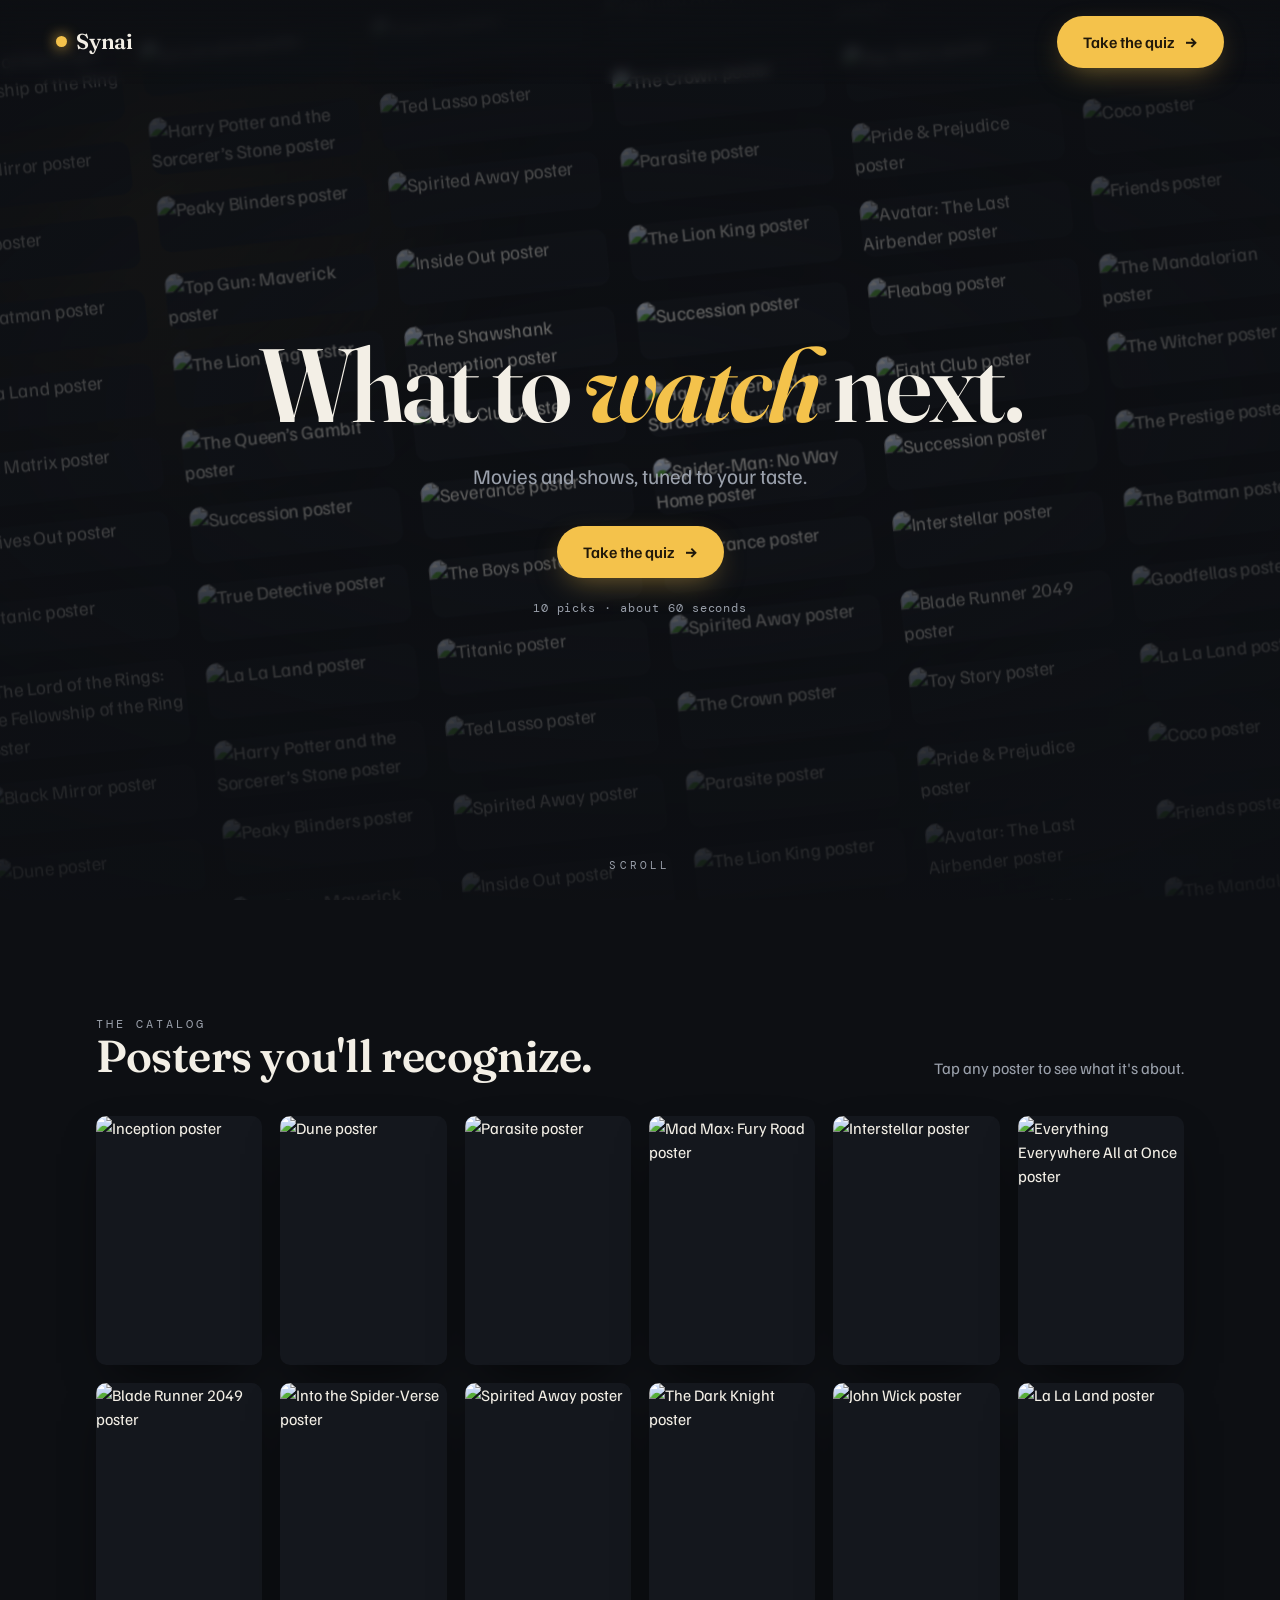
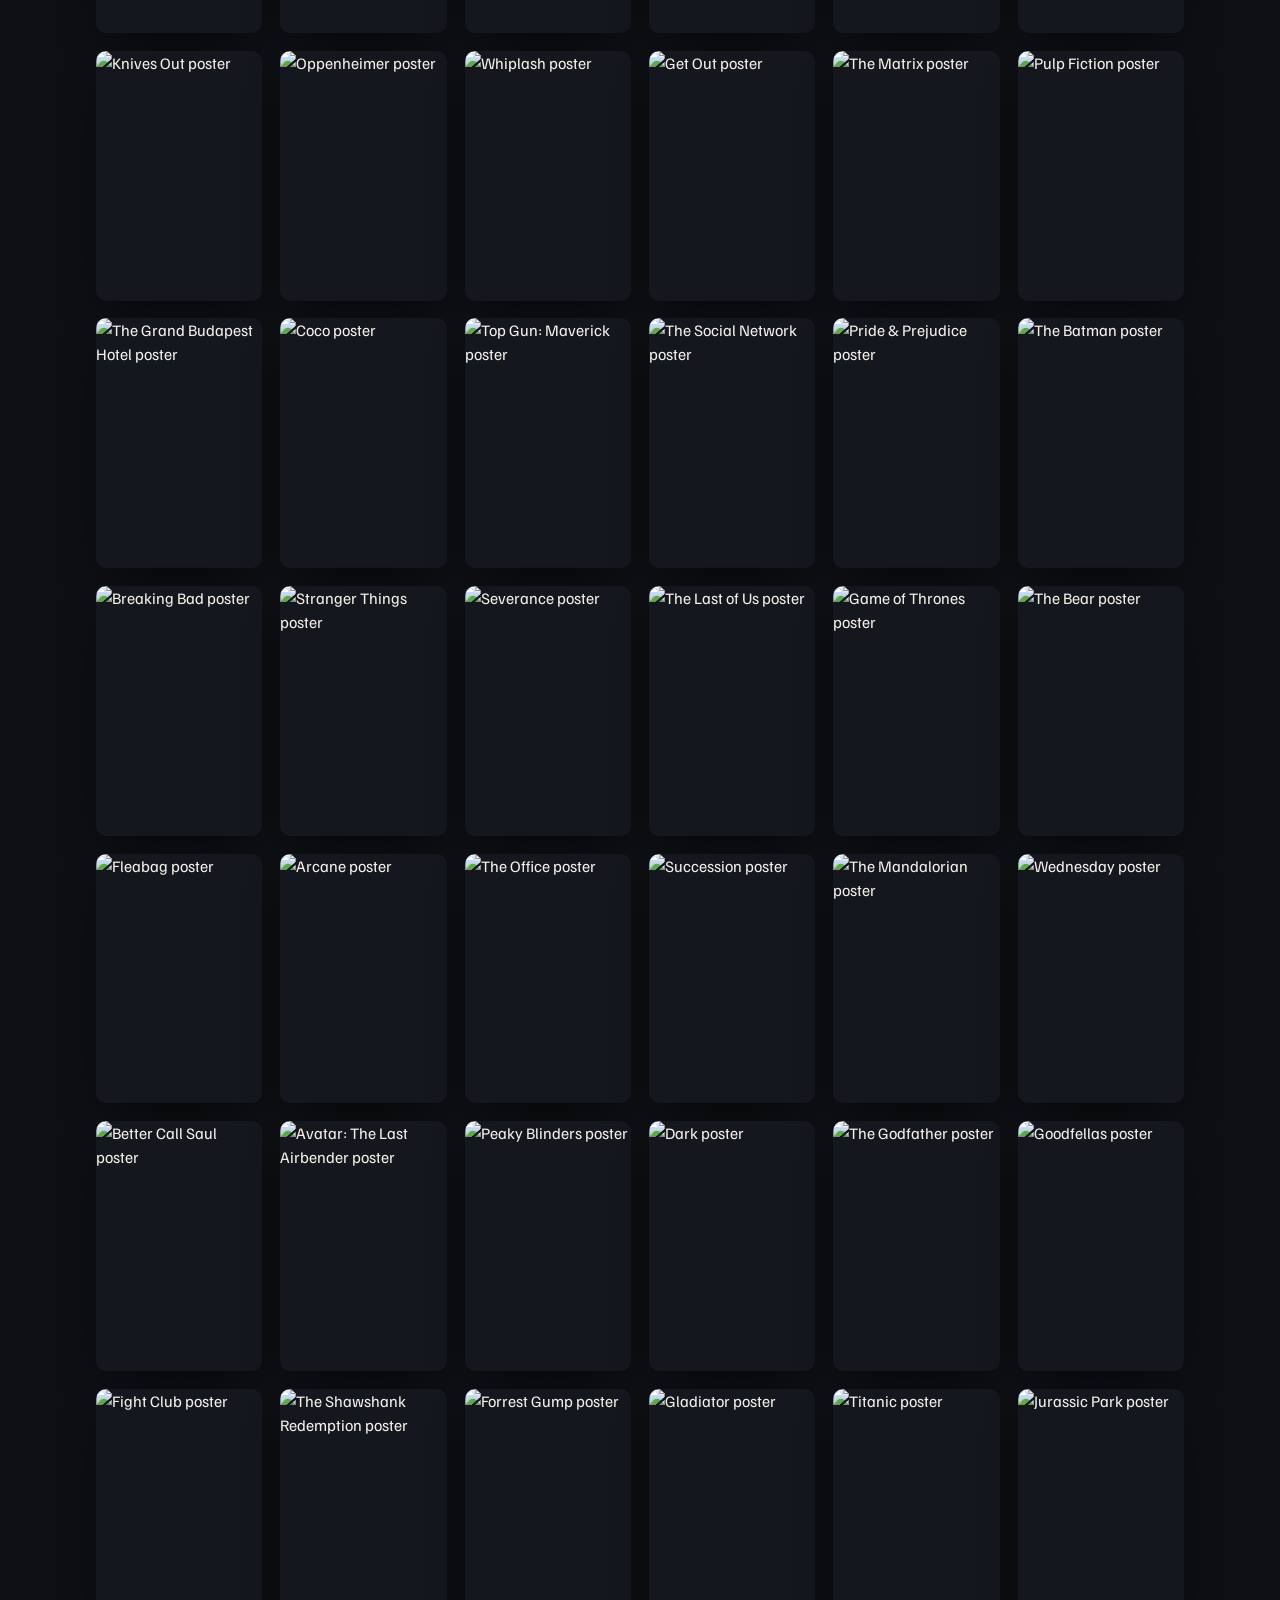
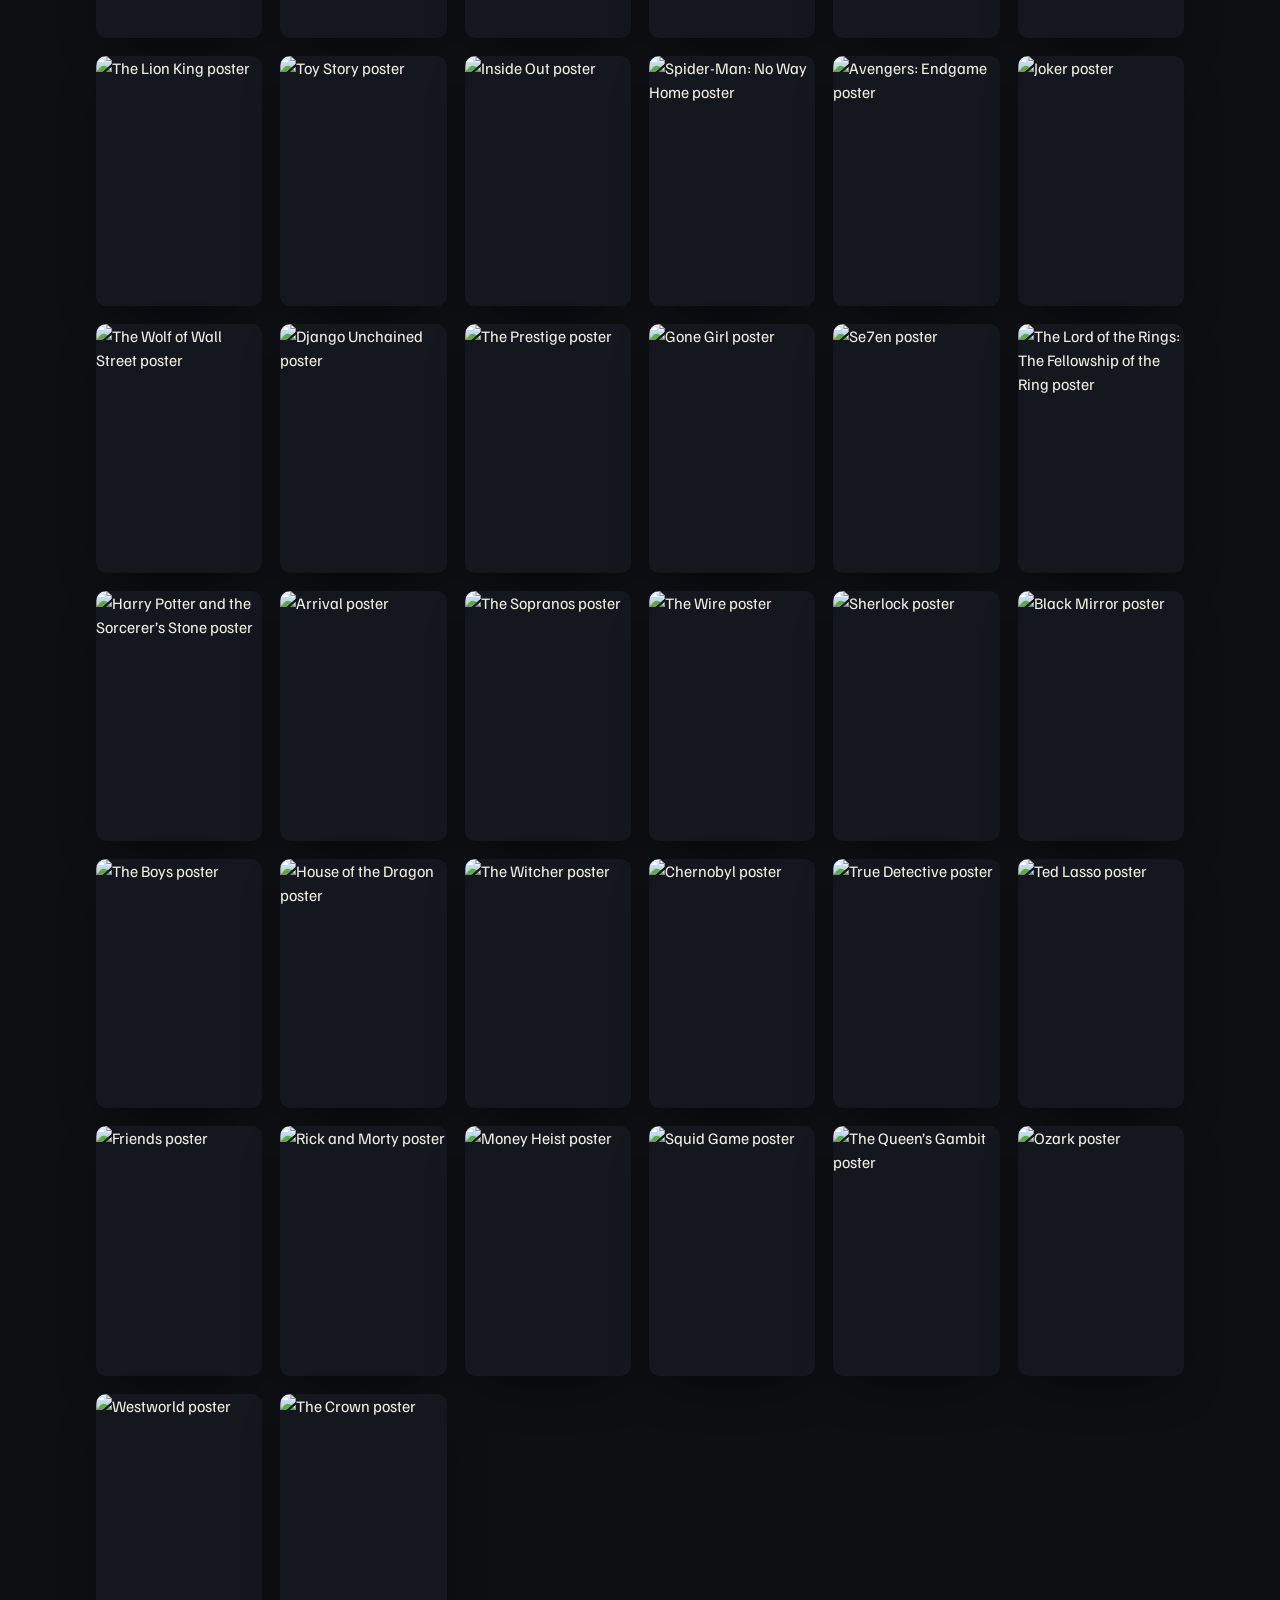
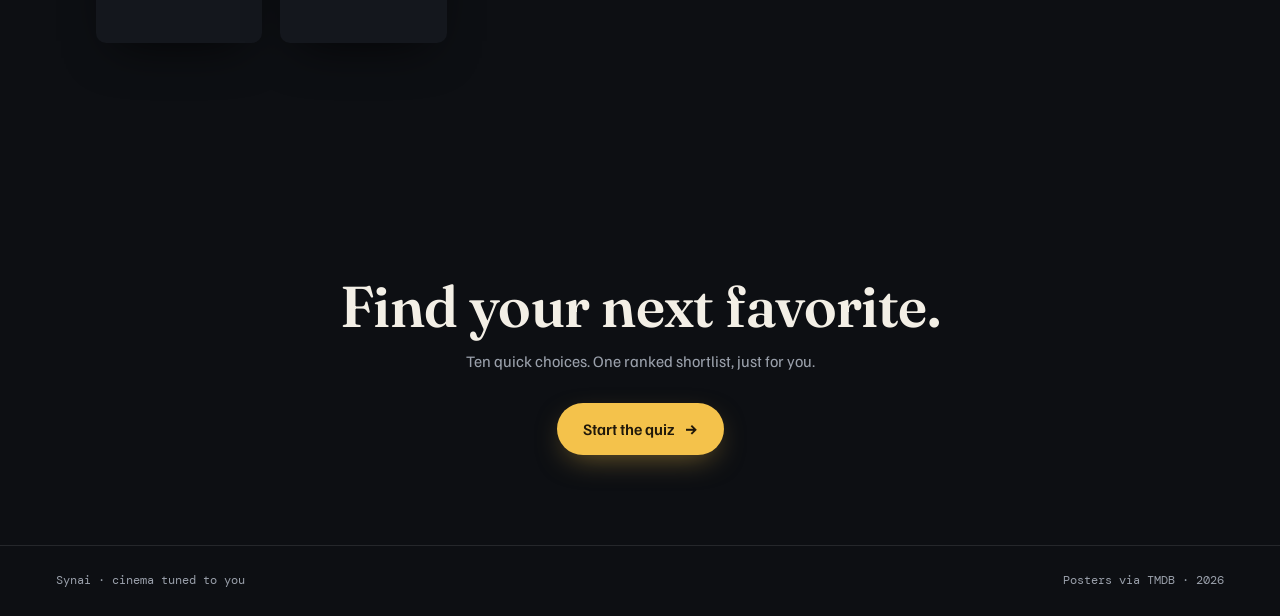
==== commit 13a85061: "Randomize quiz each run, double catalog to 80, drop hero label - Assemble a fresh quiz every run: 7 " ====
--- a/index.html
+++ b/index.html
@@ -27,7 +27,6 @@
       <div class="wall" id="wall" aria-hidden="true"></div>
       <div class="hero-scrim" aria-hidden="true"></div>
       <div class="wrap hero-inner">
-        <p class="hero-mark">Synai</p>
         <h1>What to <em>watch</em> next.</h1>
         <p class="sub">Movies and shows, tuned to your taste.</p>
         <div class="hero-cta">
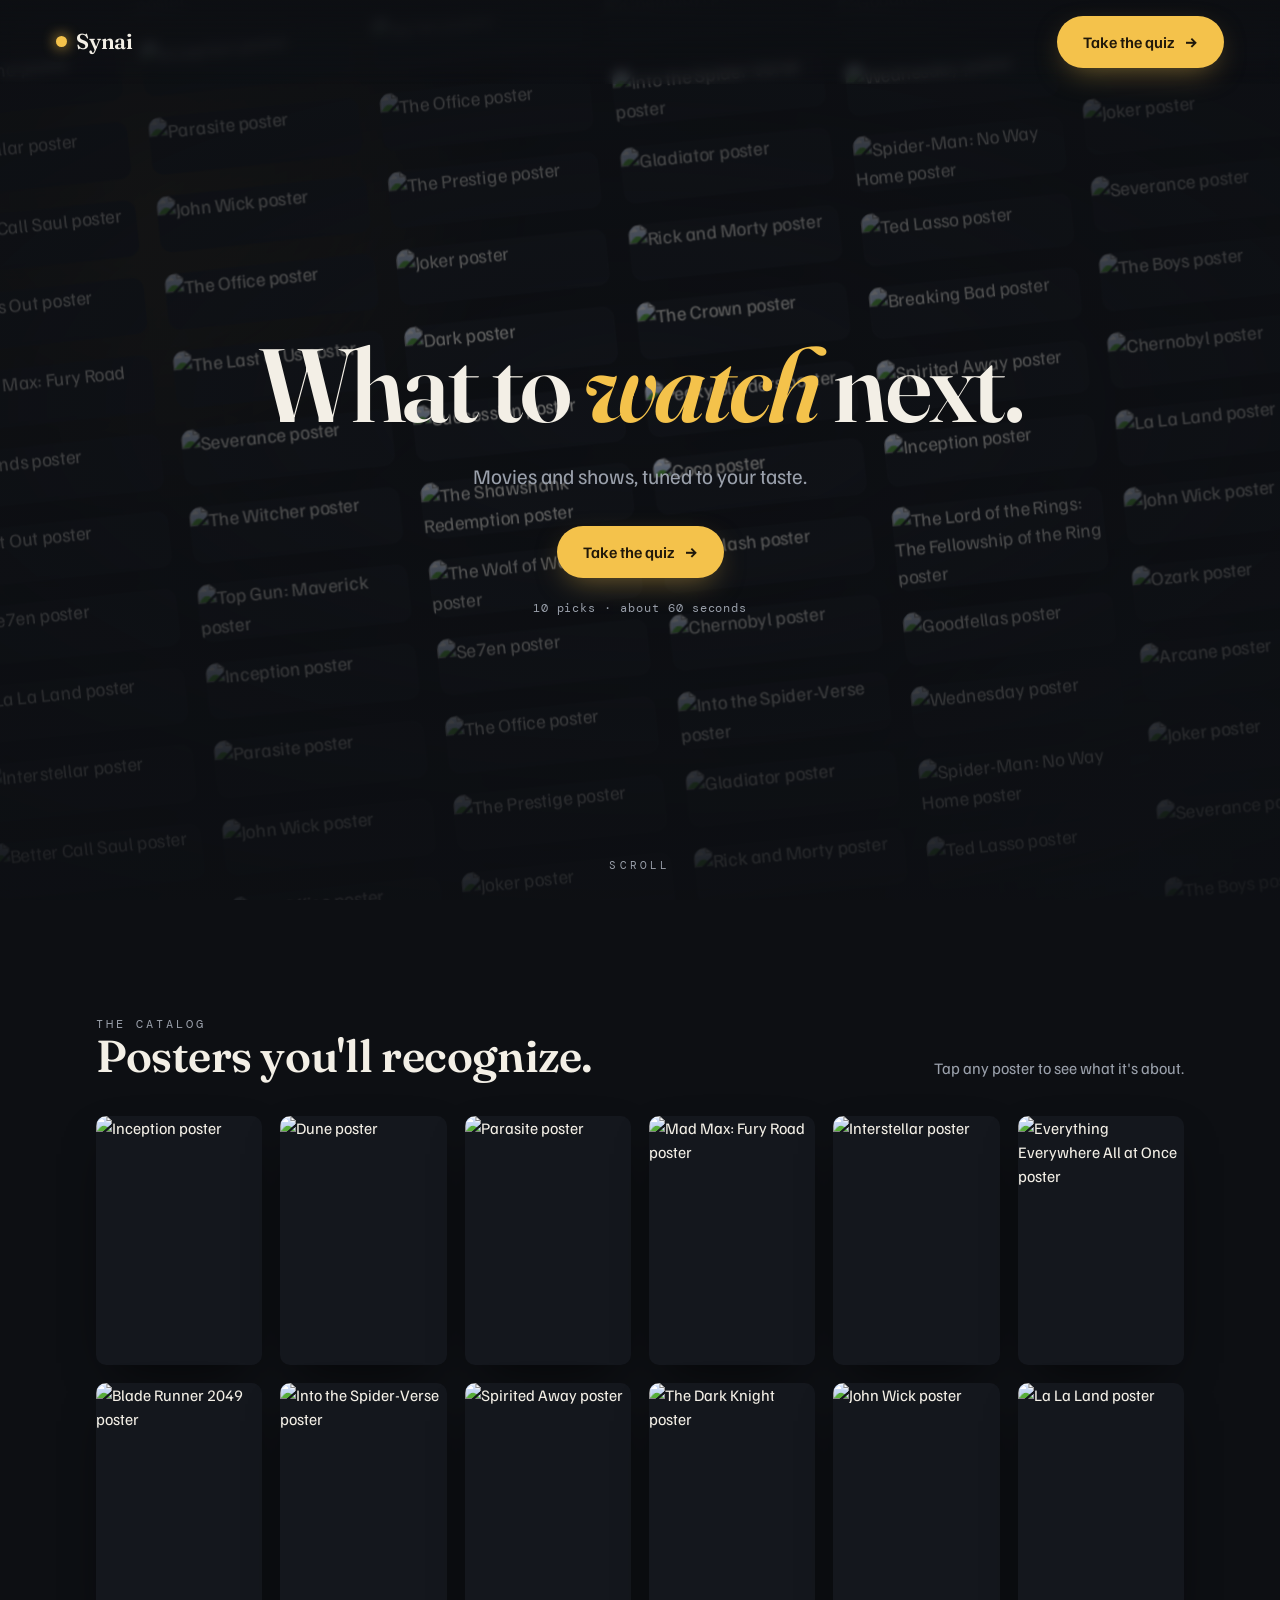
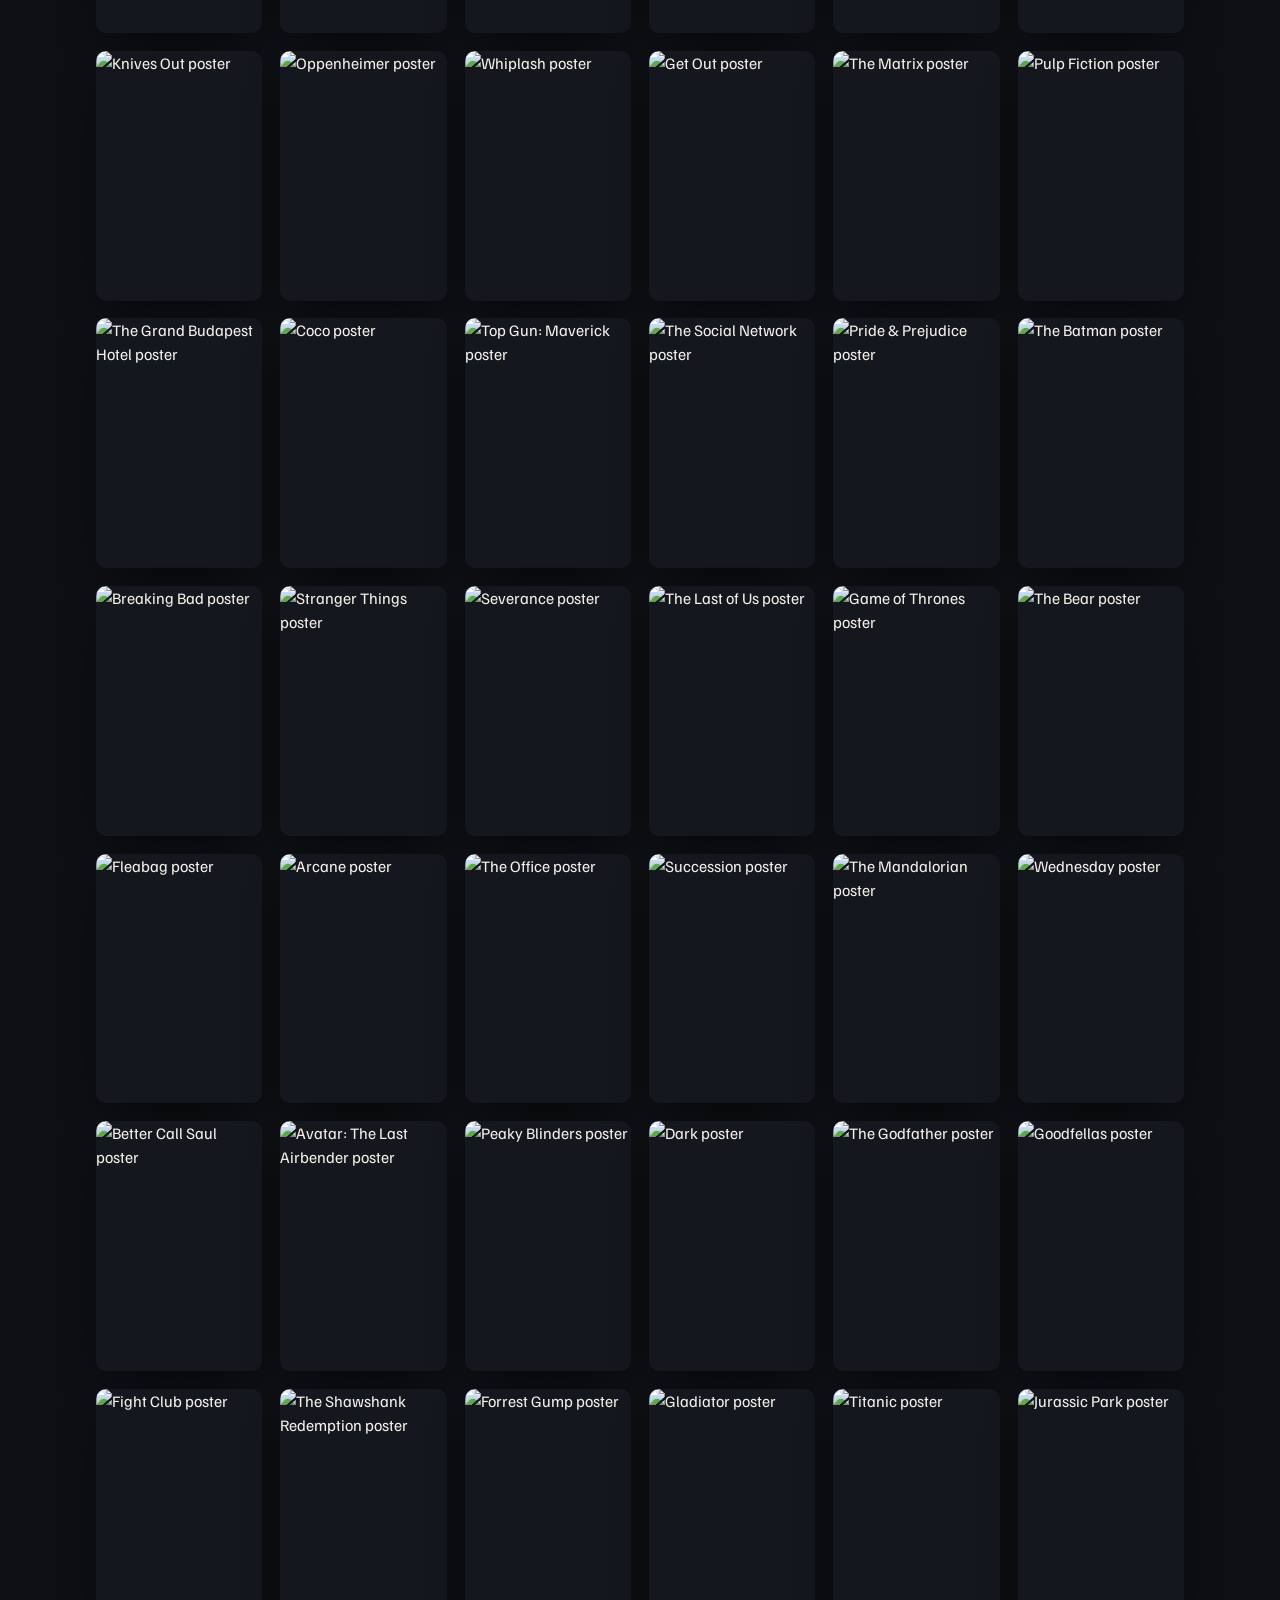
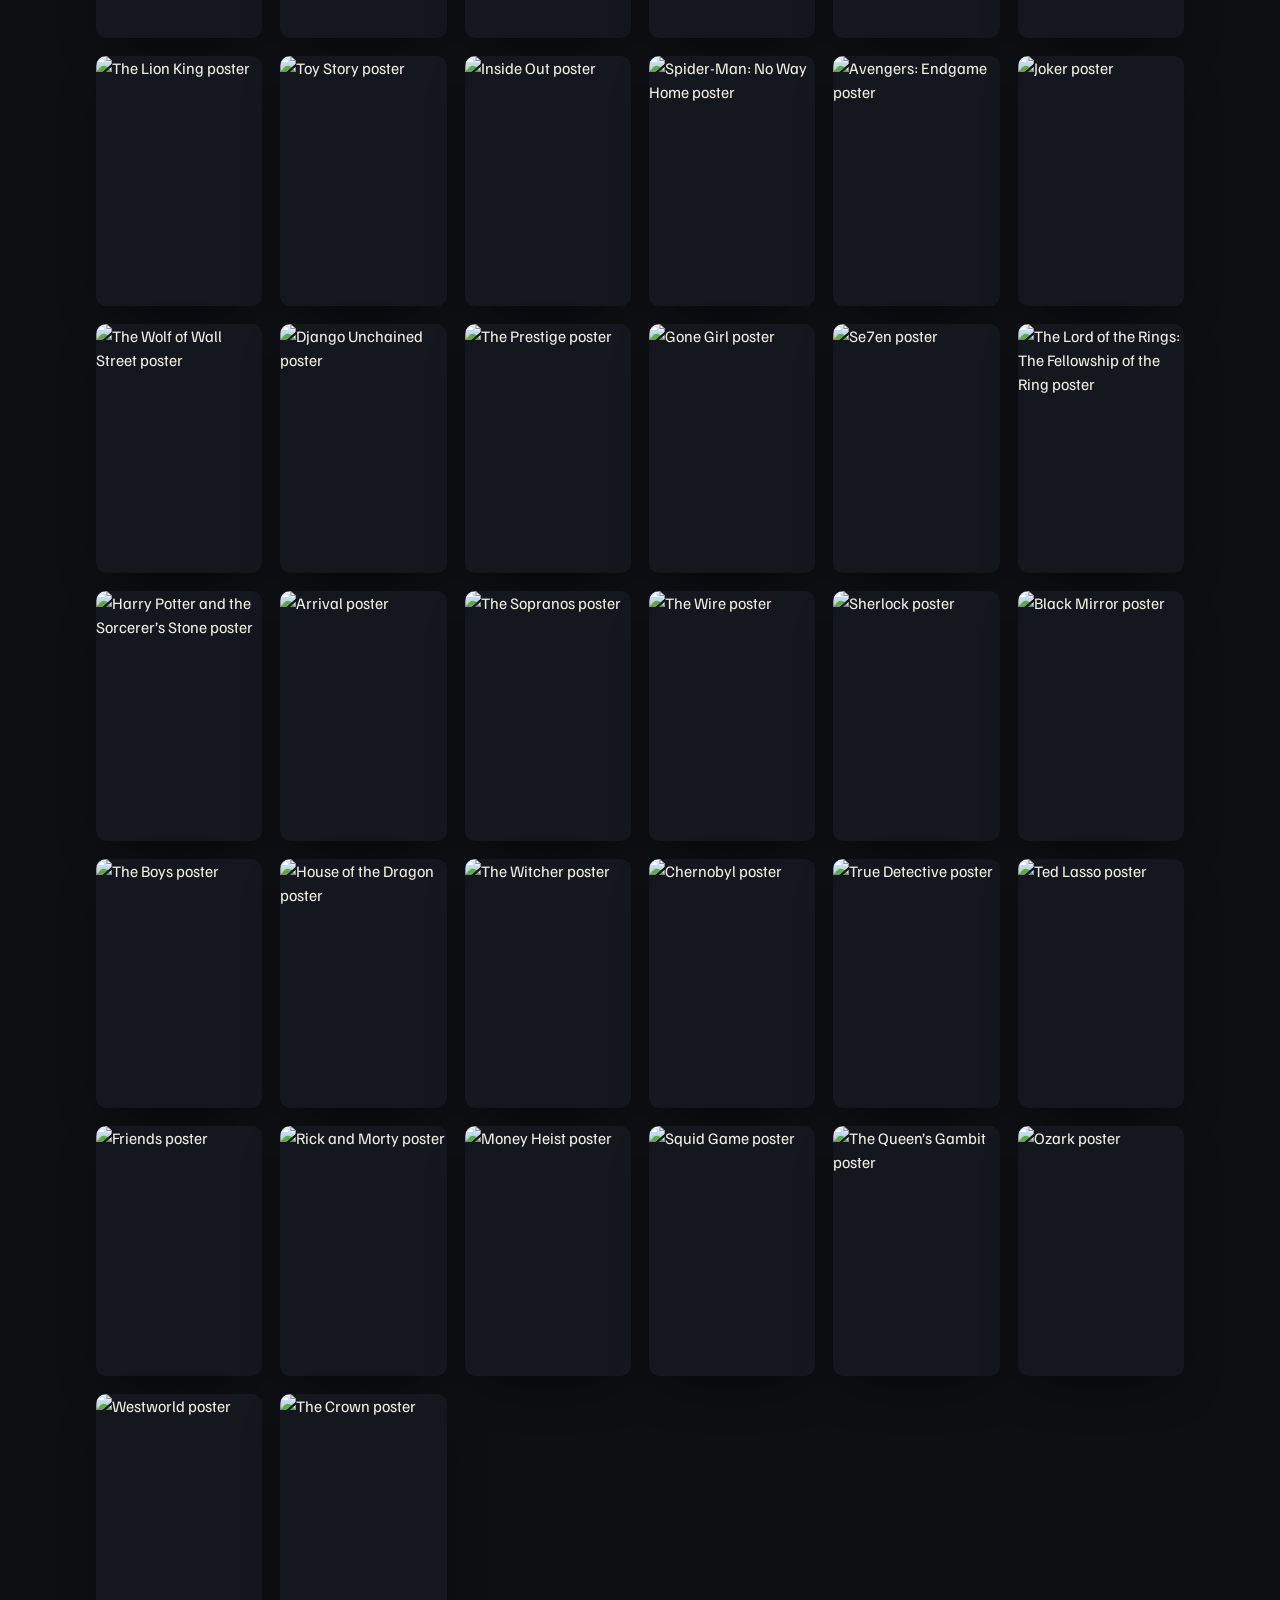
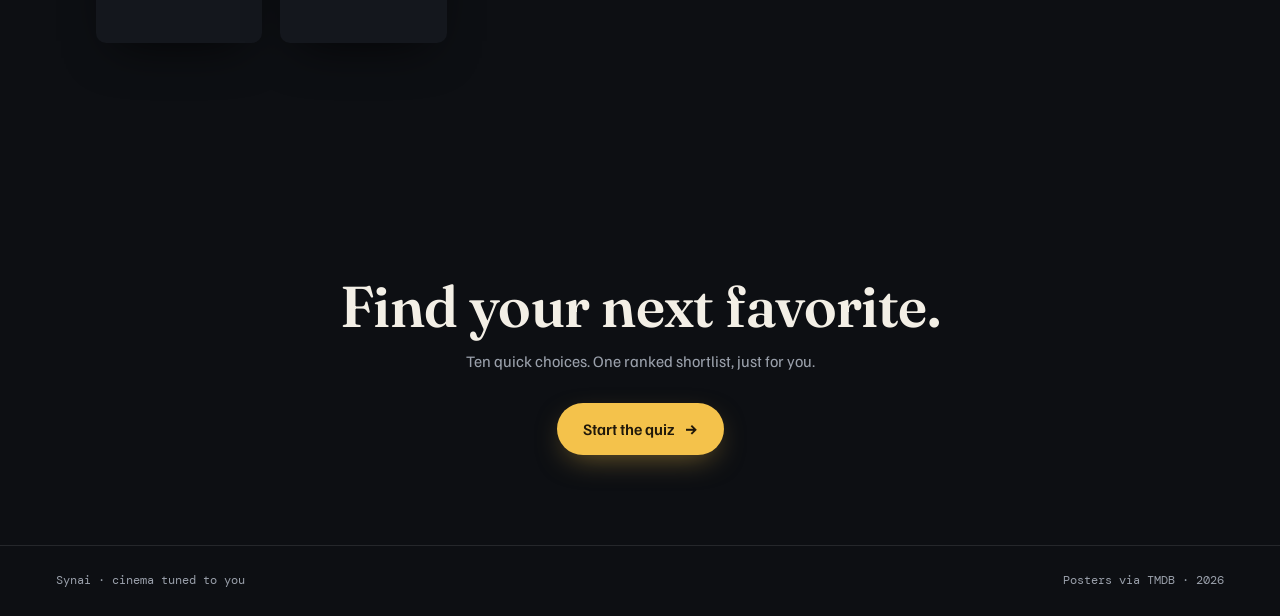
==== commit 565d4c11: "Add runtime/seasons, director/creator, and cast to detail popup - Add a metadata map (runtime for mo" ====
--- a/index.html
+++ b/index.html
@@ -75,8 +75,10 @@
       <div class="modal-body">
         <p class="m-meta" id="m-meta"></p>
         <h3 id="m-title"></h3>
+        <p class="m-facts" id="m-facts"></p>
         <div class="m-moods" id="m-moods"></div>
         <p class="m-overview" id="m-overview"></p>
+        <p class="m-cast" id="m-cast"></p>
         <p class="m-match" id="m-match"></p>
       </div>
     </div>
--- a/assets/css/styles.css
+++ b/assets/css/styles.css
@@ -291,8 +291,12 @@
 .modal-close:focus-visible { outline: 3px solid var(--accent); outline-offset: 2px; }
 .modal-body { padding-top: 4px; }
 .modal-body .m-meta { font-family: var(--mono); font-size: 0.72rem; letter-spacing: 0.1em; text-transform: uppercase; color: var(--muted); margin: 0 0 8px; }
+.m-rating { display: inline-block; padding: 1px 7px; border-radius: 5px; border: 1px solid var(--line); color: var(--text); letter-spacing: 0.06em; }
 .modal-body h3 { font-size: clamp(1.5rem, 3vw, 2rem); }
+.m-facts { font-family: var(--mono); font-size: 0.74rem; letter-spacing: 0.02em; color: var(--text); margin: 8px 0 0; }
 .m-moods { display: flex; flex-wrap: wrap; gap: 7px; margin: 14px 0; }
+.m-cast { font-size: 0.92rem; line-height: 1.5; color: #cfd3cb; margin: 14px 0 0; }
+.m-cast-label { font-family: var(--mono); font-size: 0.64rem; text-transform: uppercase; letter-spacing: 0.14em; color: var(--muted); margin-right: 7px; }
 .m-mood { font-family: var(--mono); font-size: 0.66rem; letter-spacing: 0.06em; padding: 5px 11px; border-radius: 100px; background: rgba(244,194,75,0.12); color: var(--accent); border: 1px solid rgba(244,194,75,0.3); }
 .m-overview { color: #d7d3c8; font-size: 1rem; line-height: 1.6; margin: 12px 0 0; }
 .m-match { font-family: var(--mono); font-size: 0.78rem; color: var(--accent); margin: 16px 0 0; }
